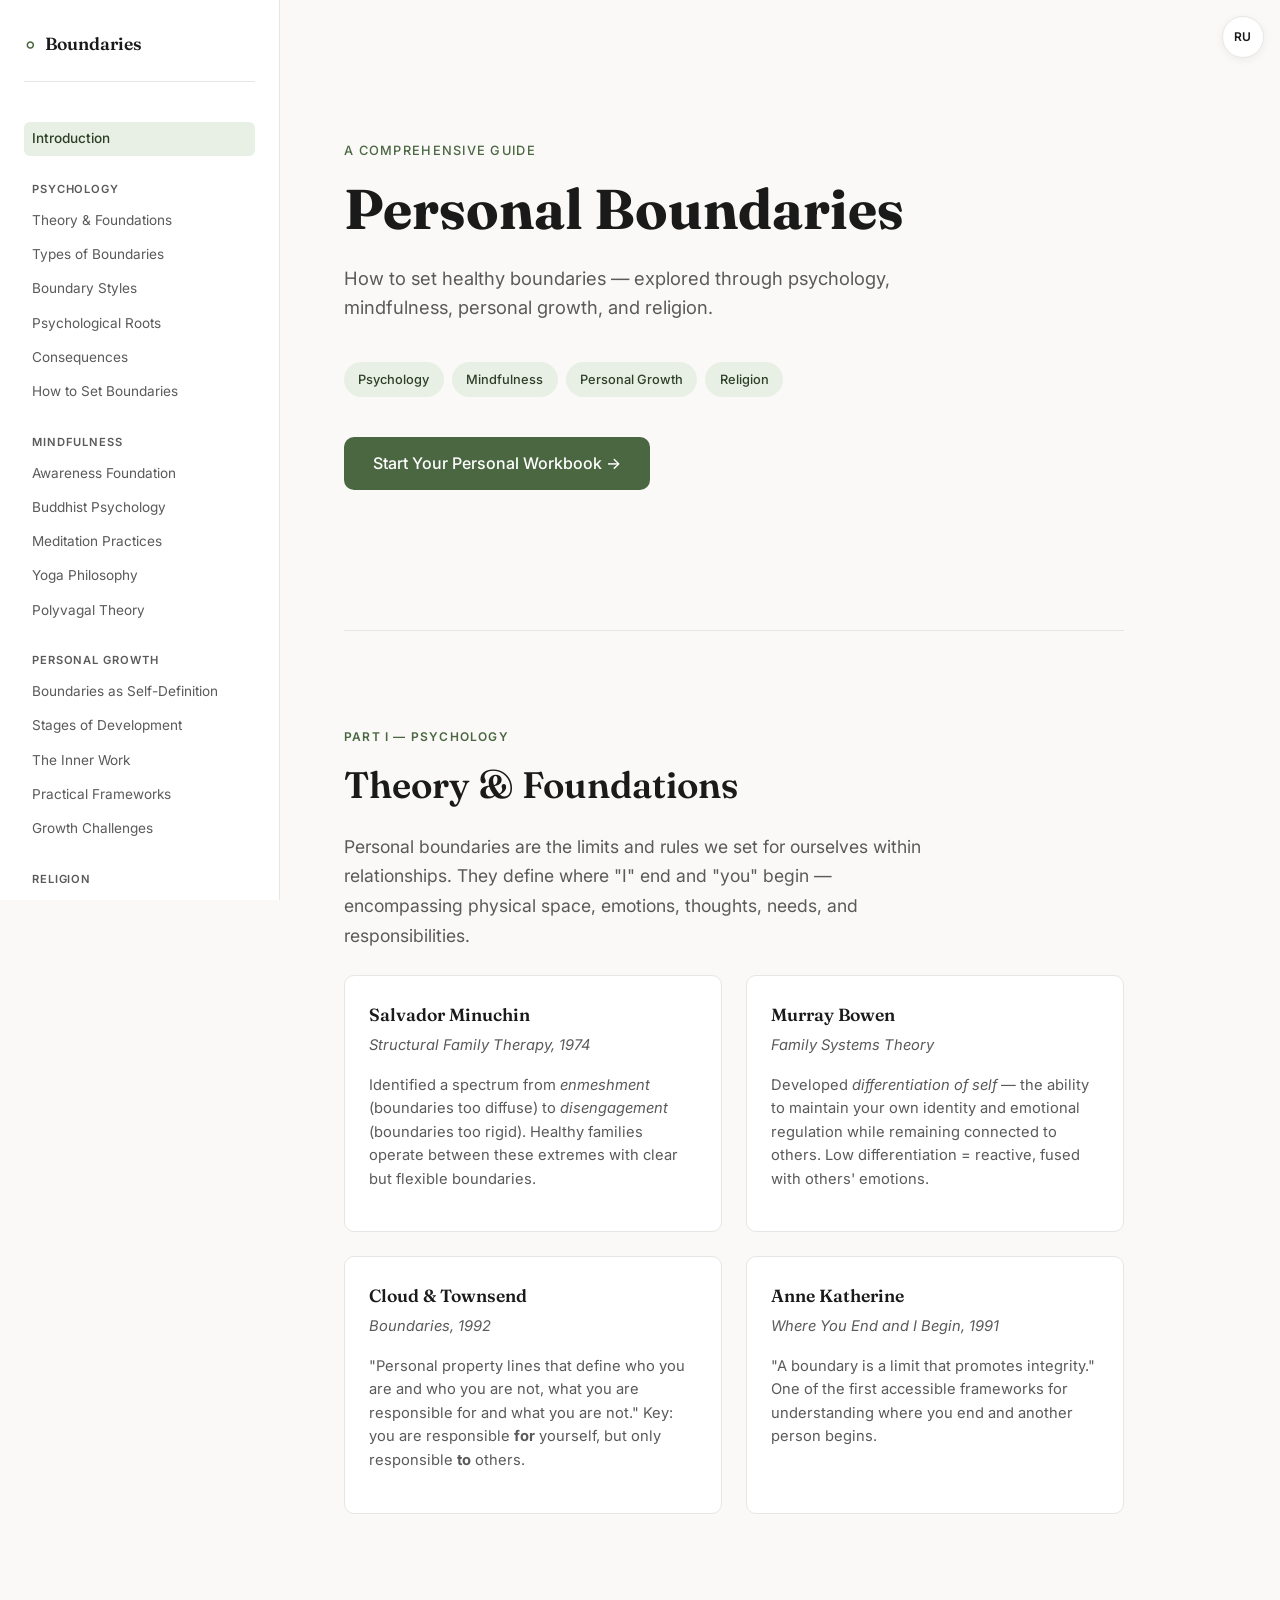
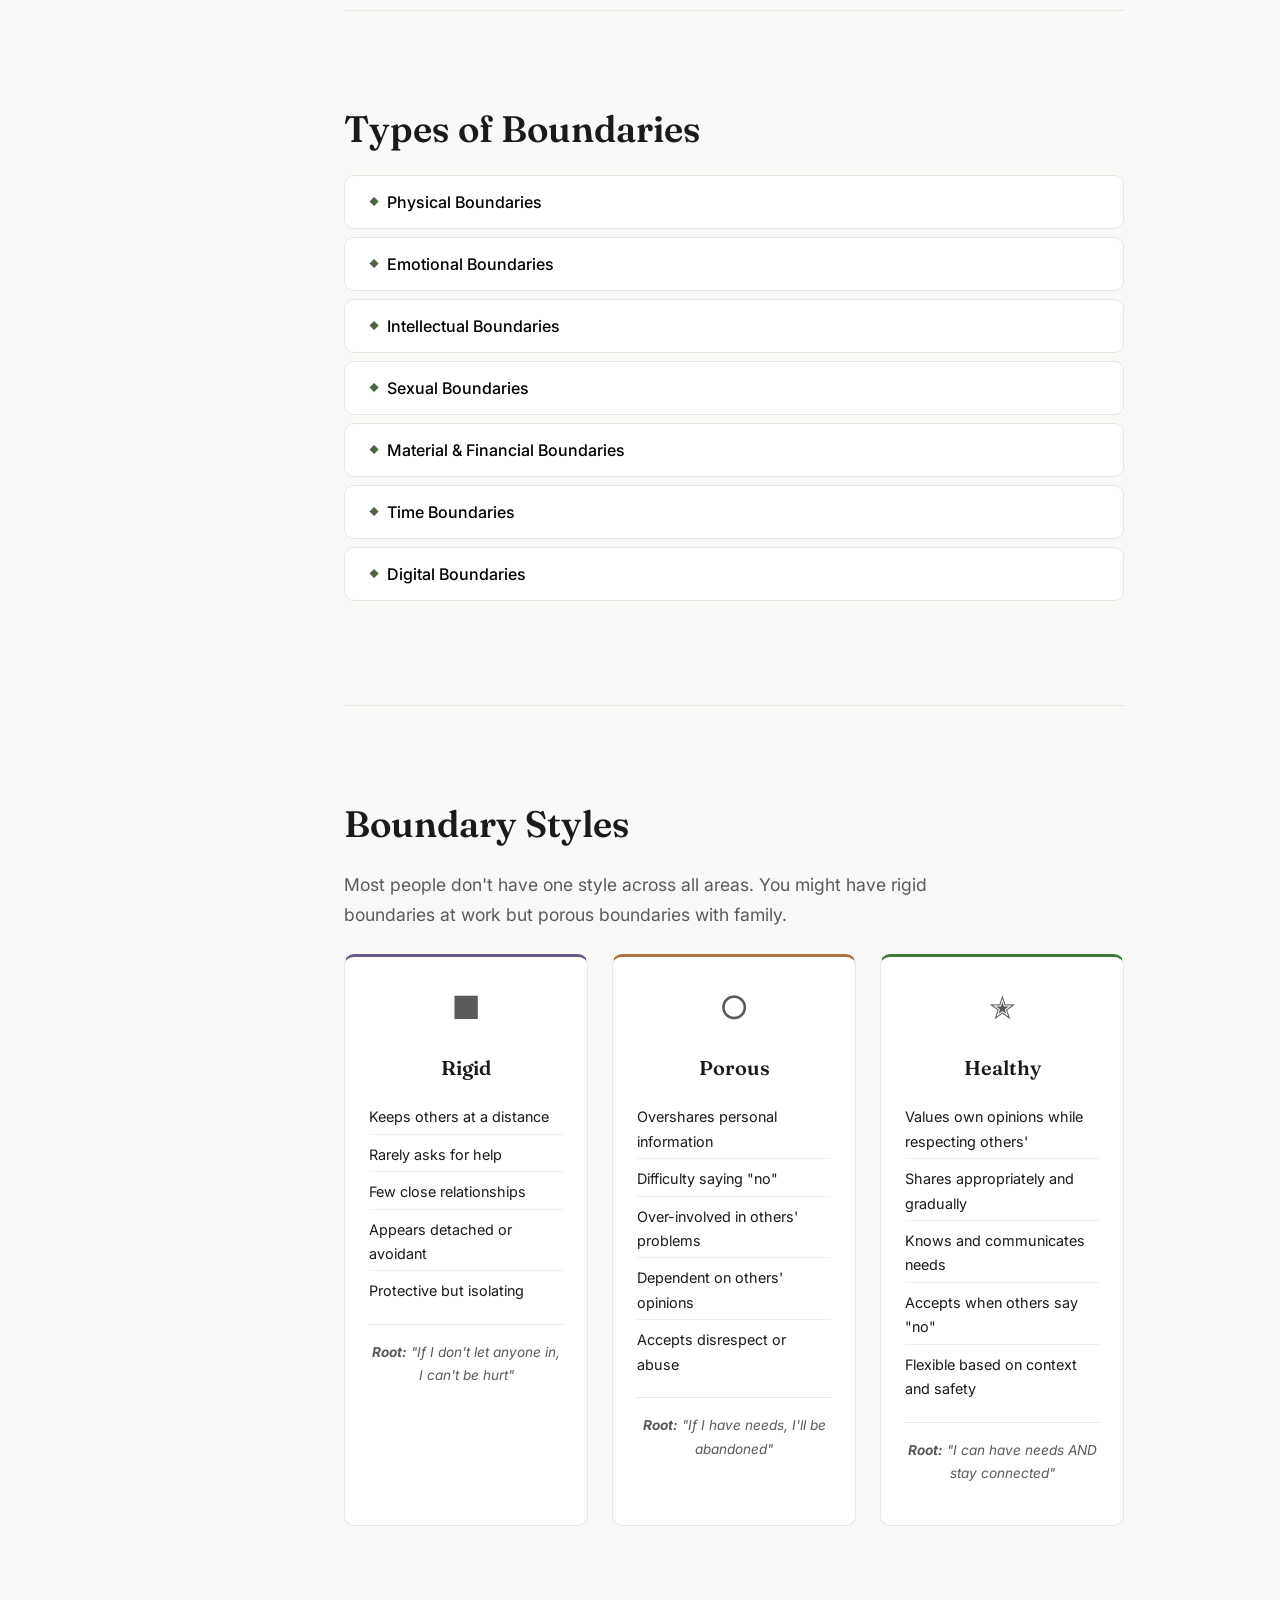
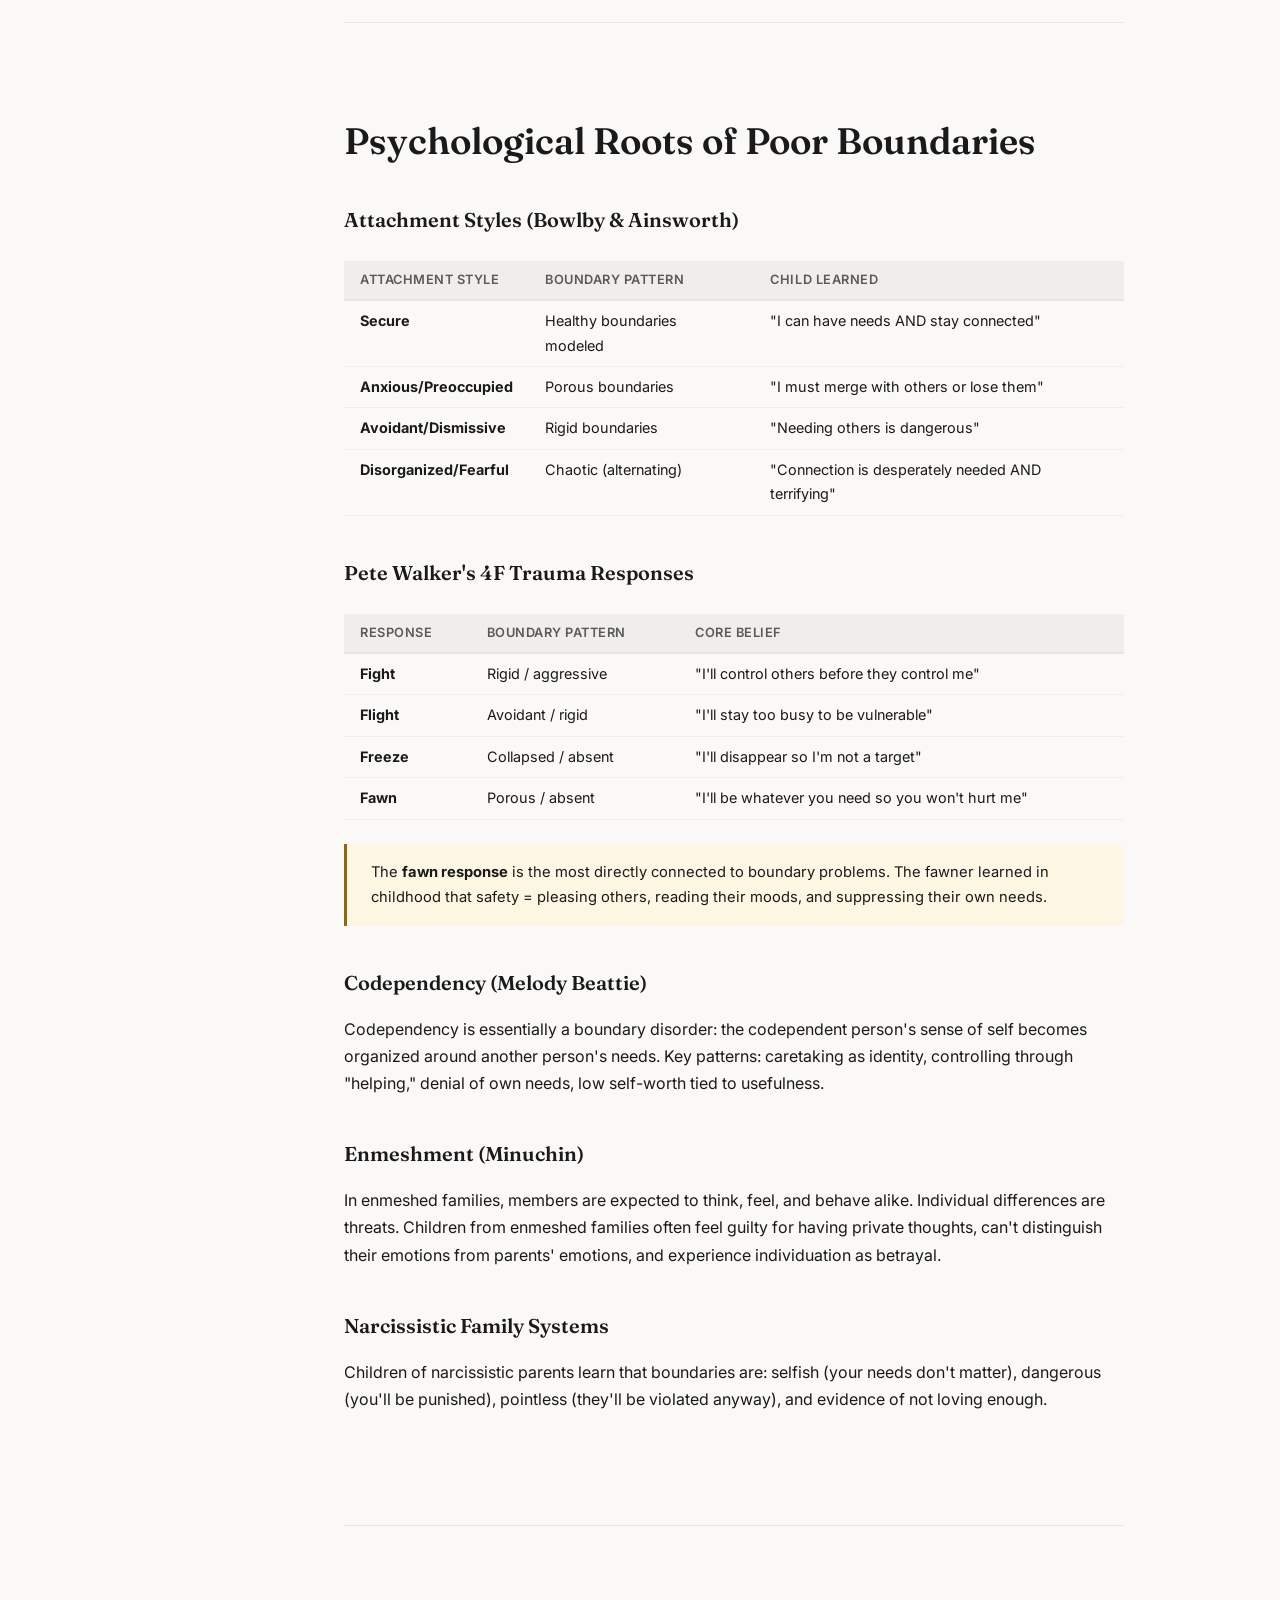
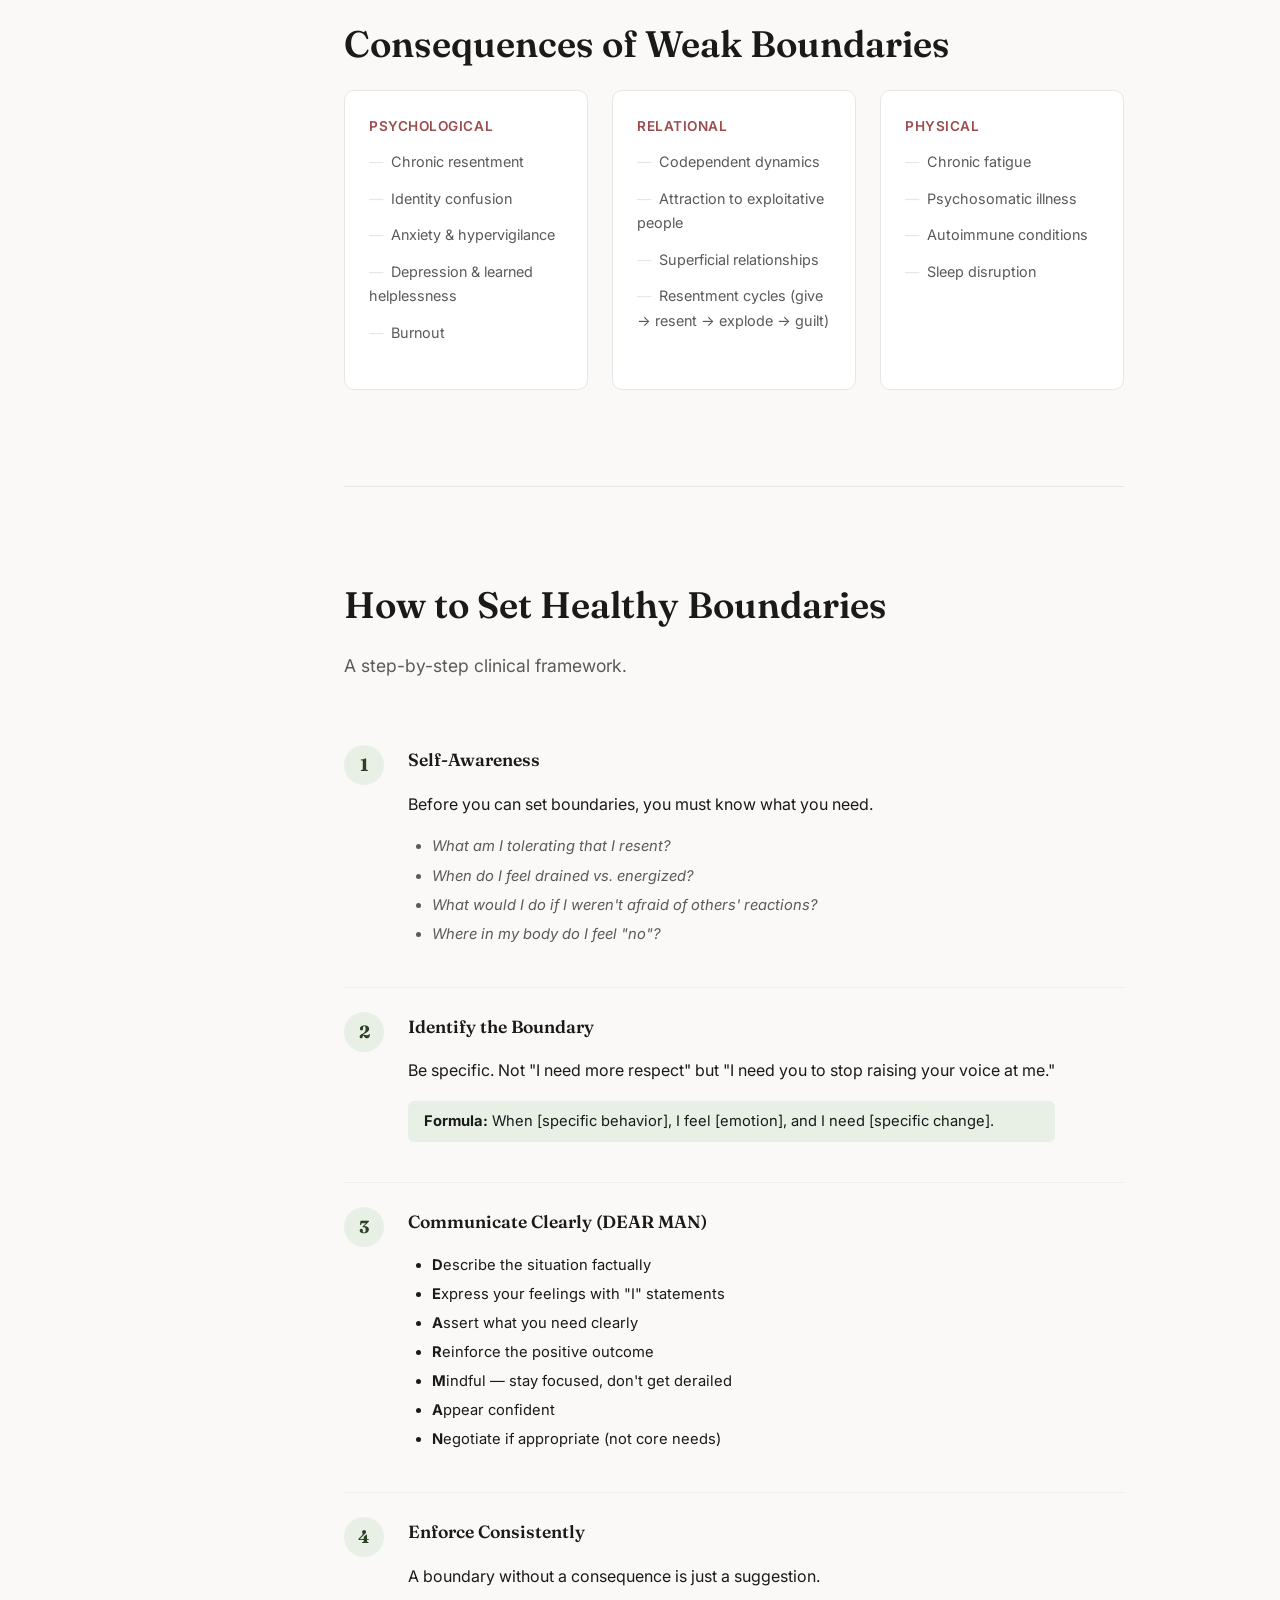
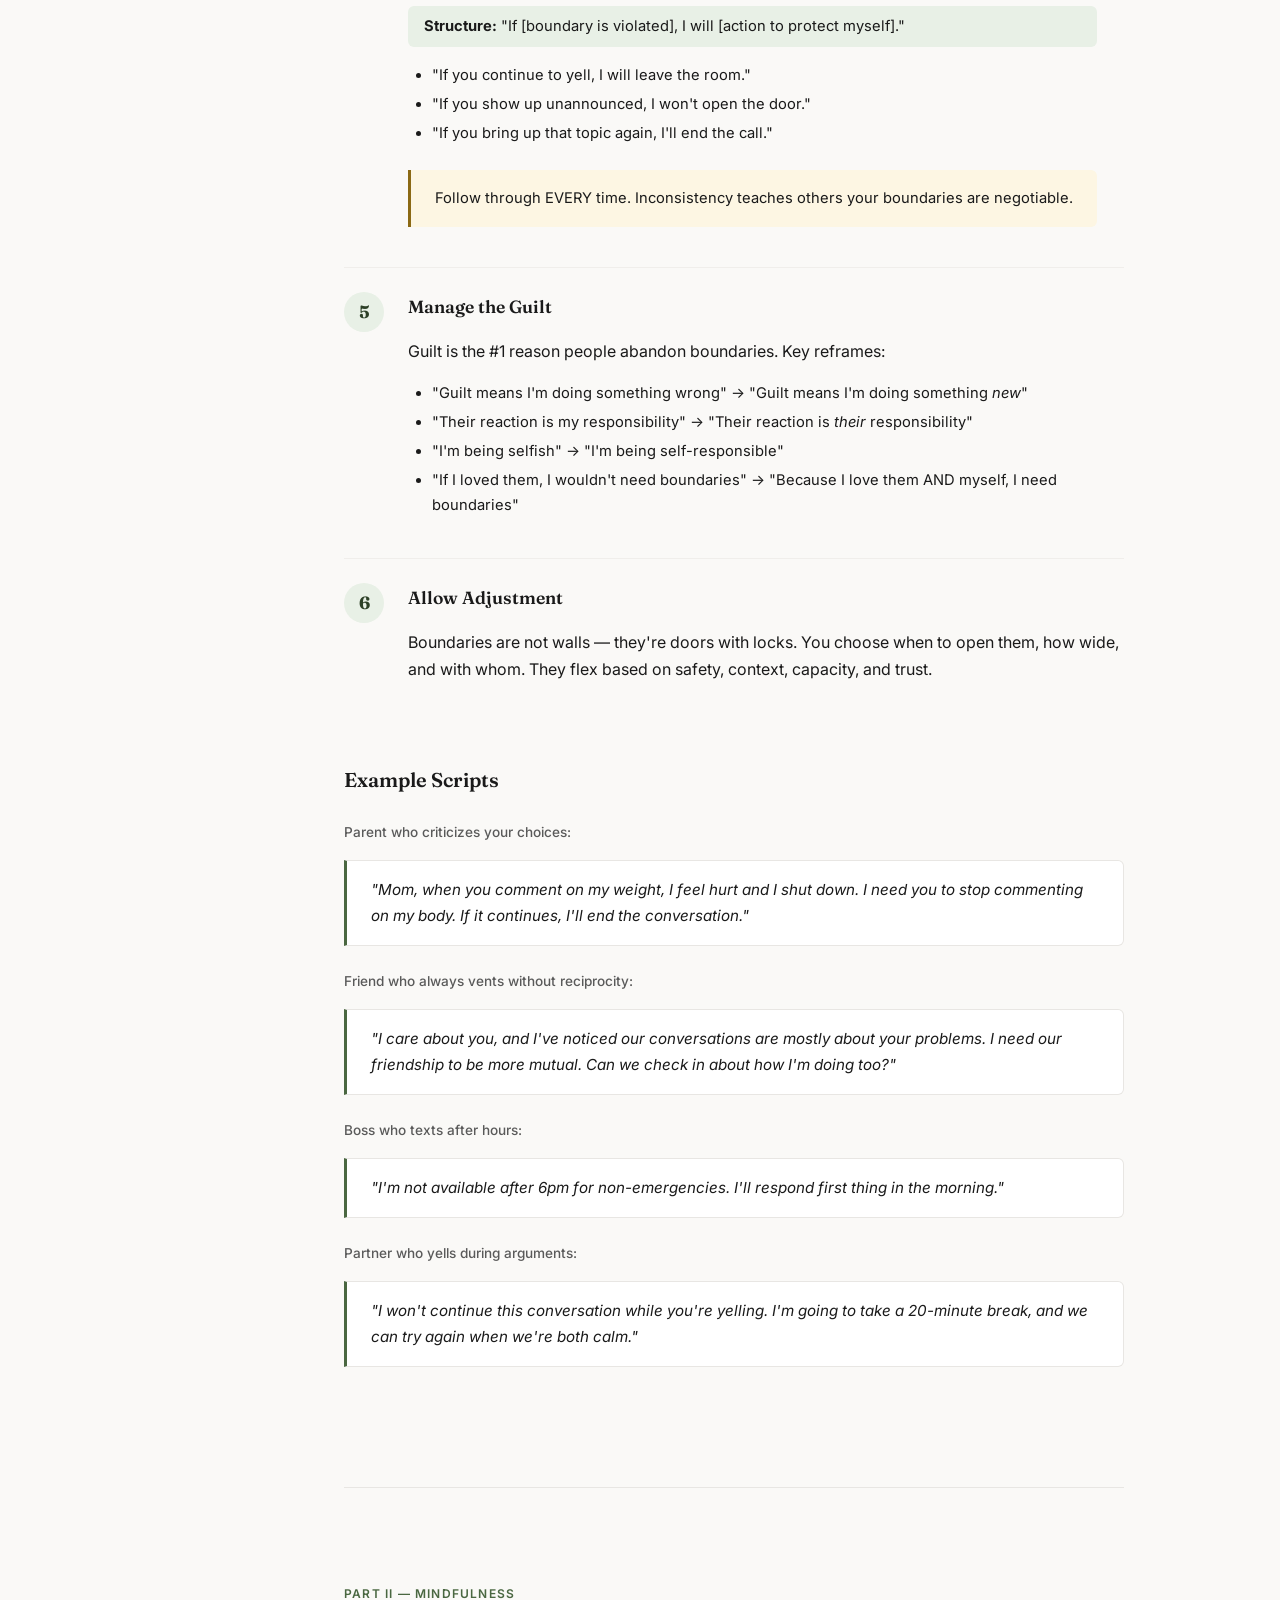
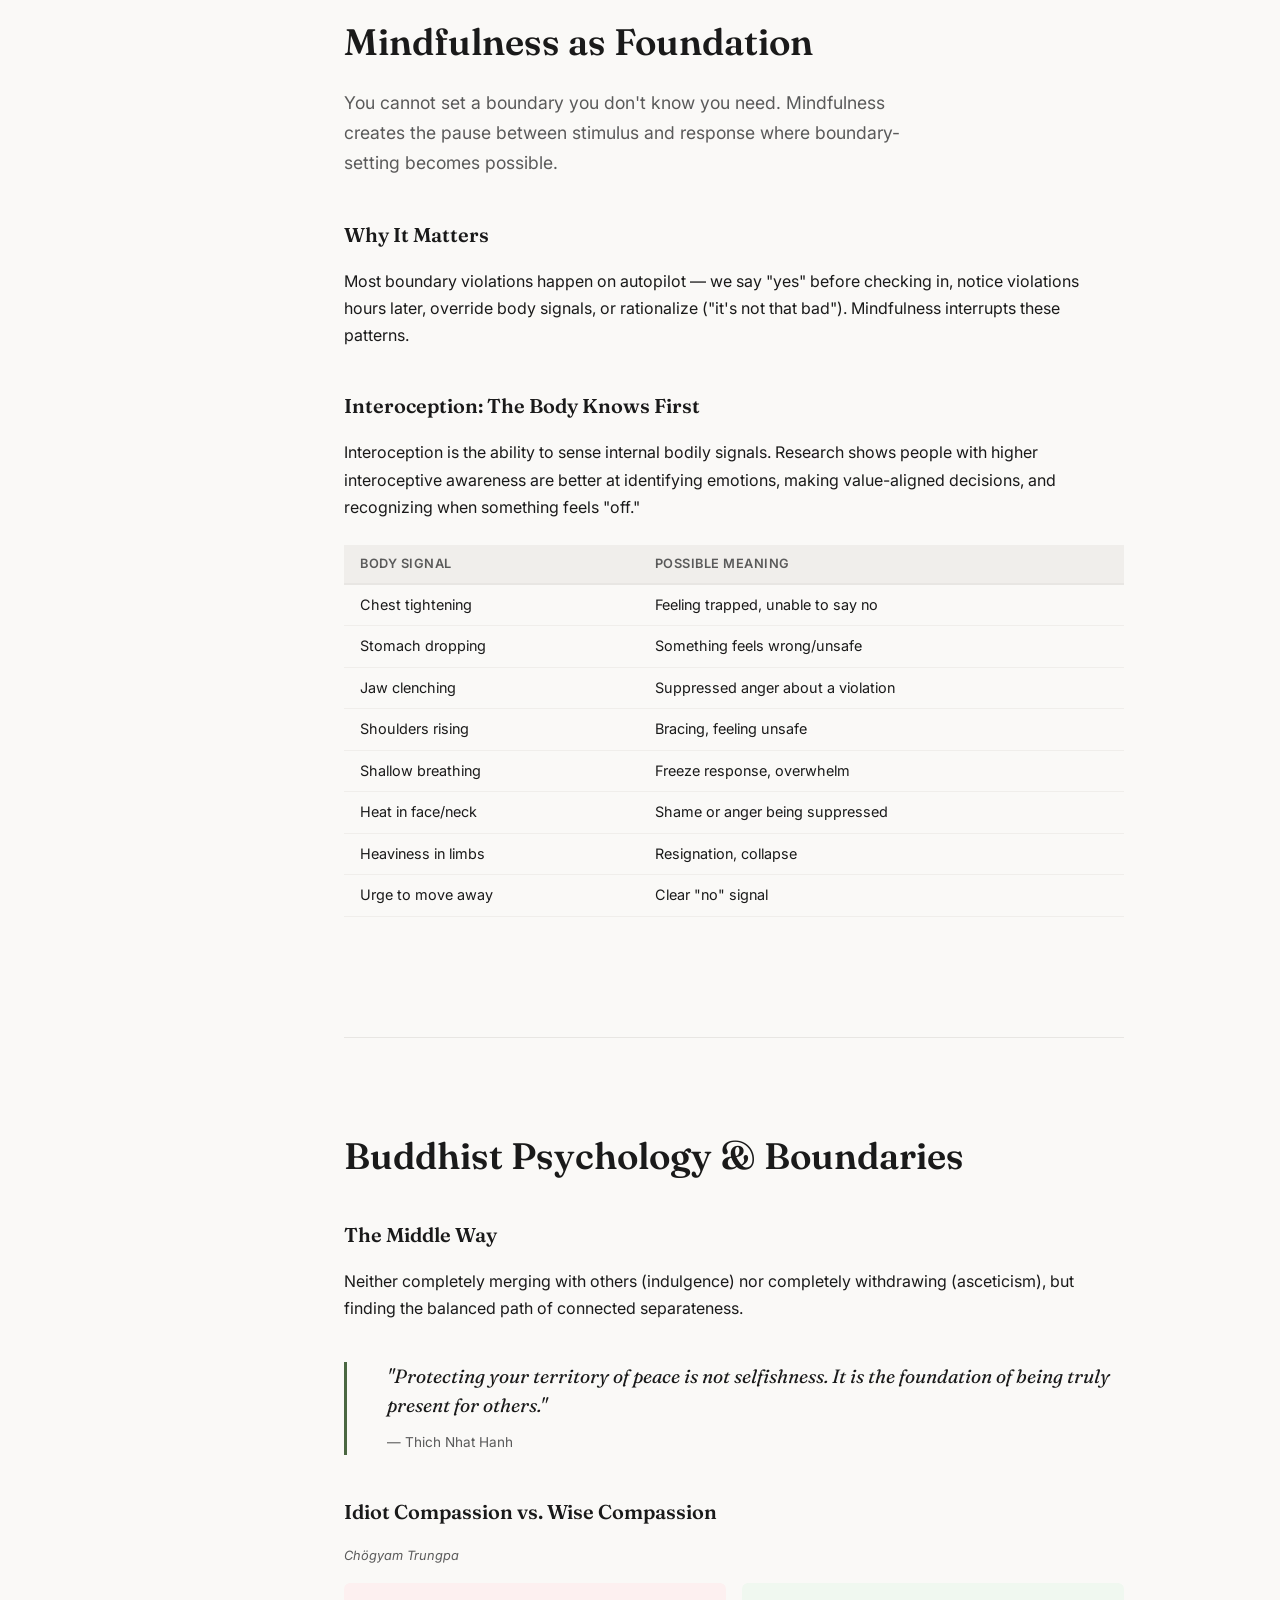
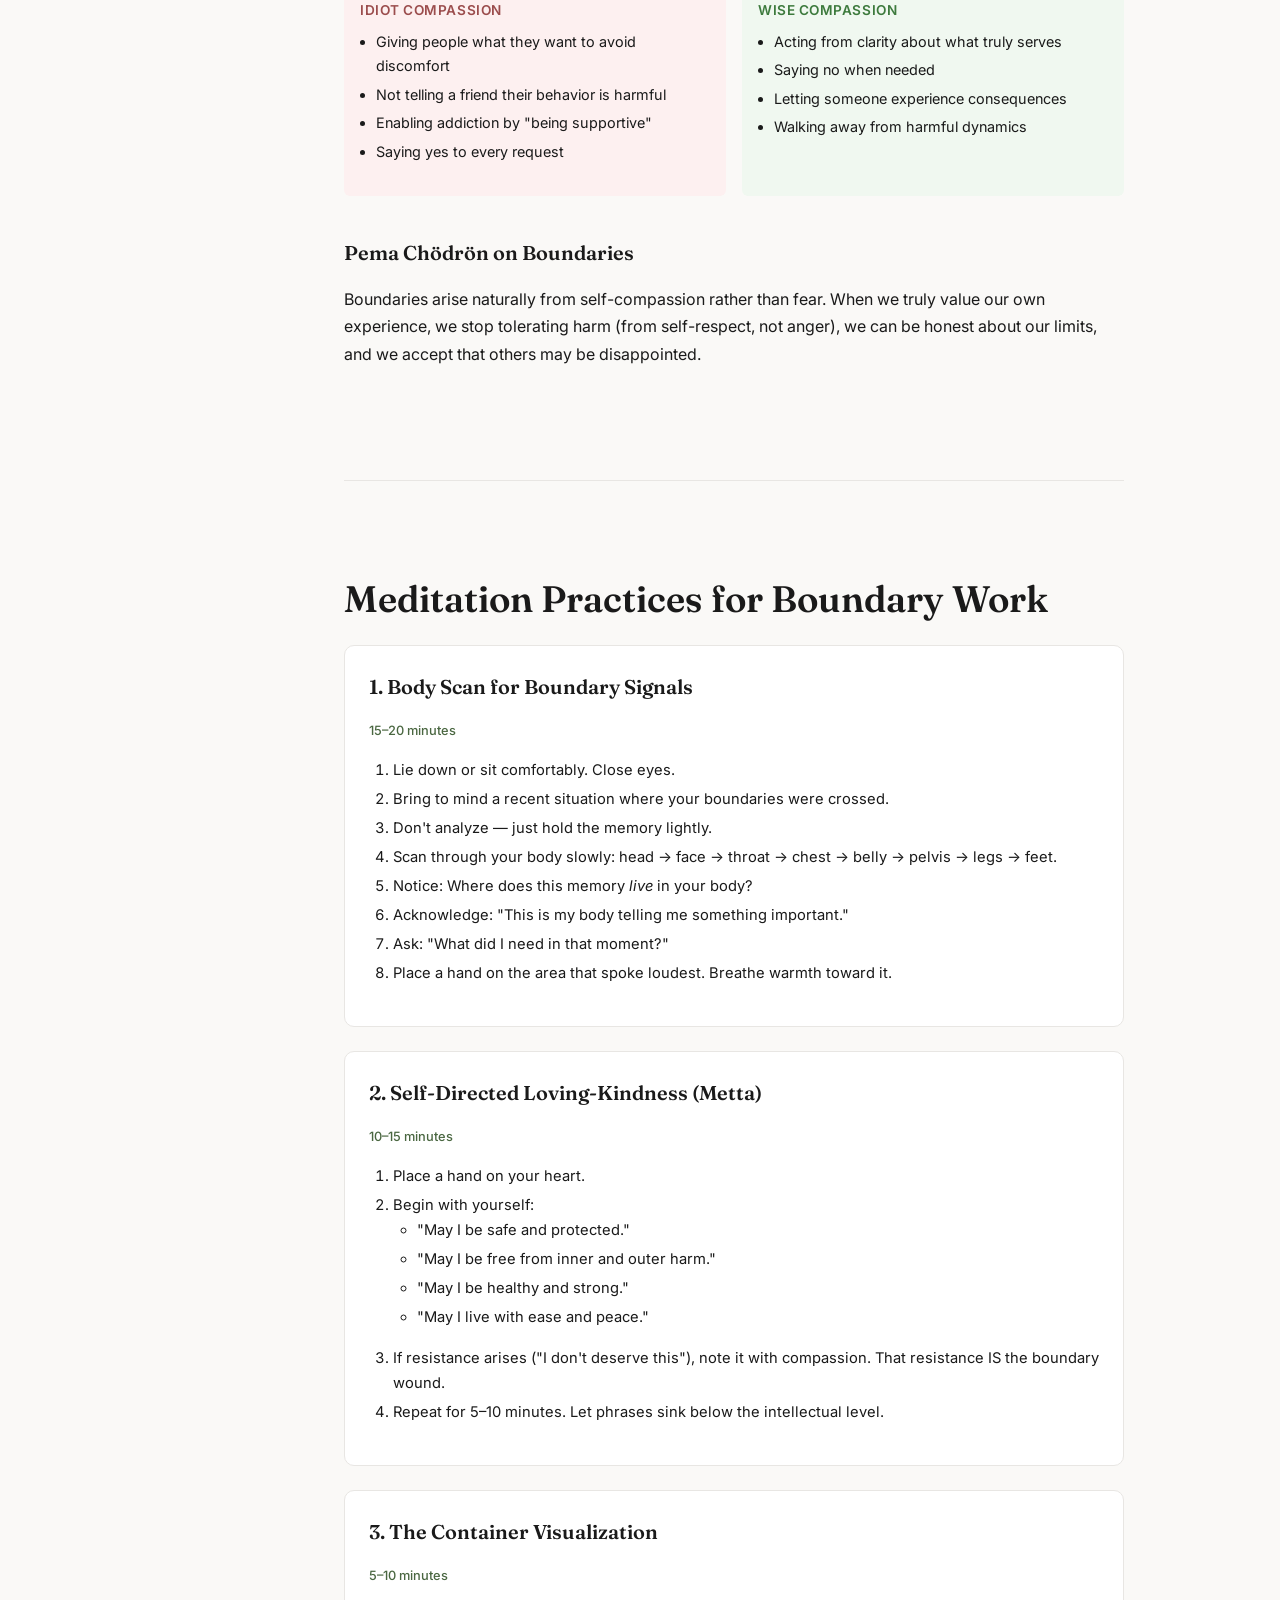
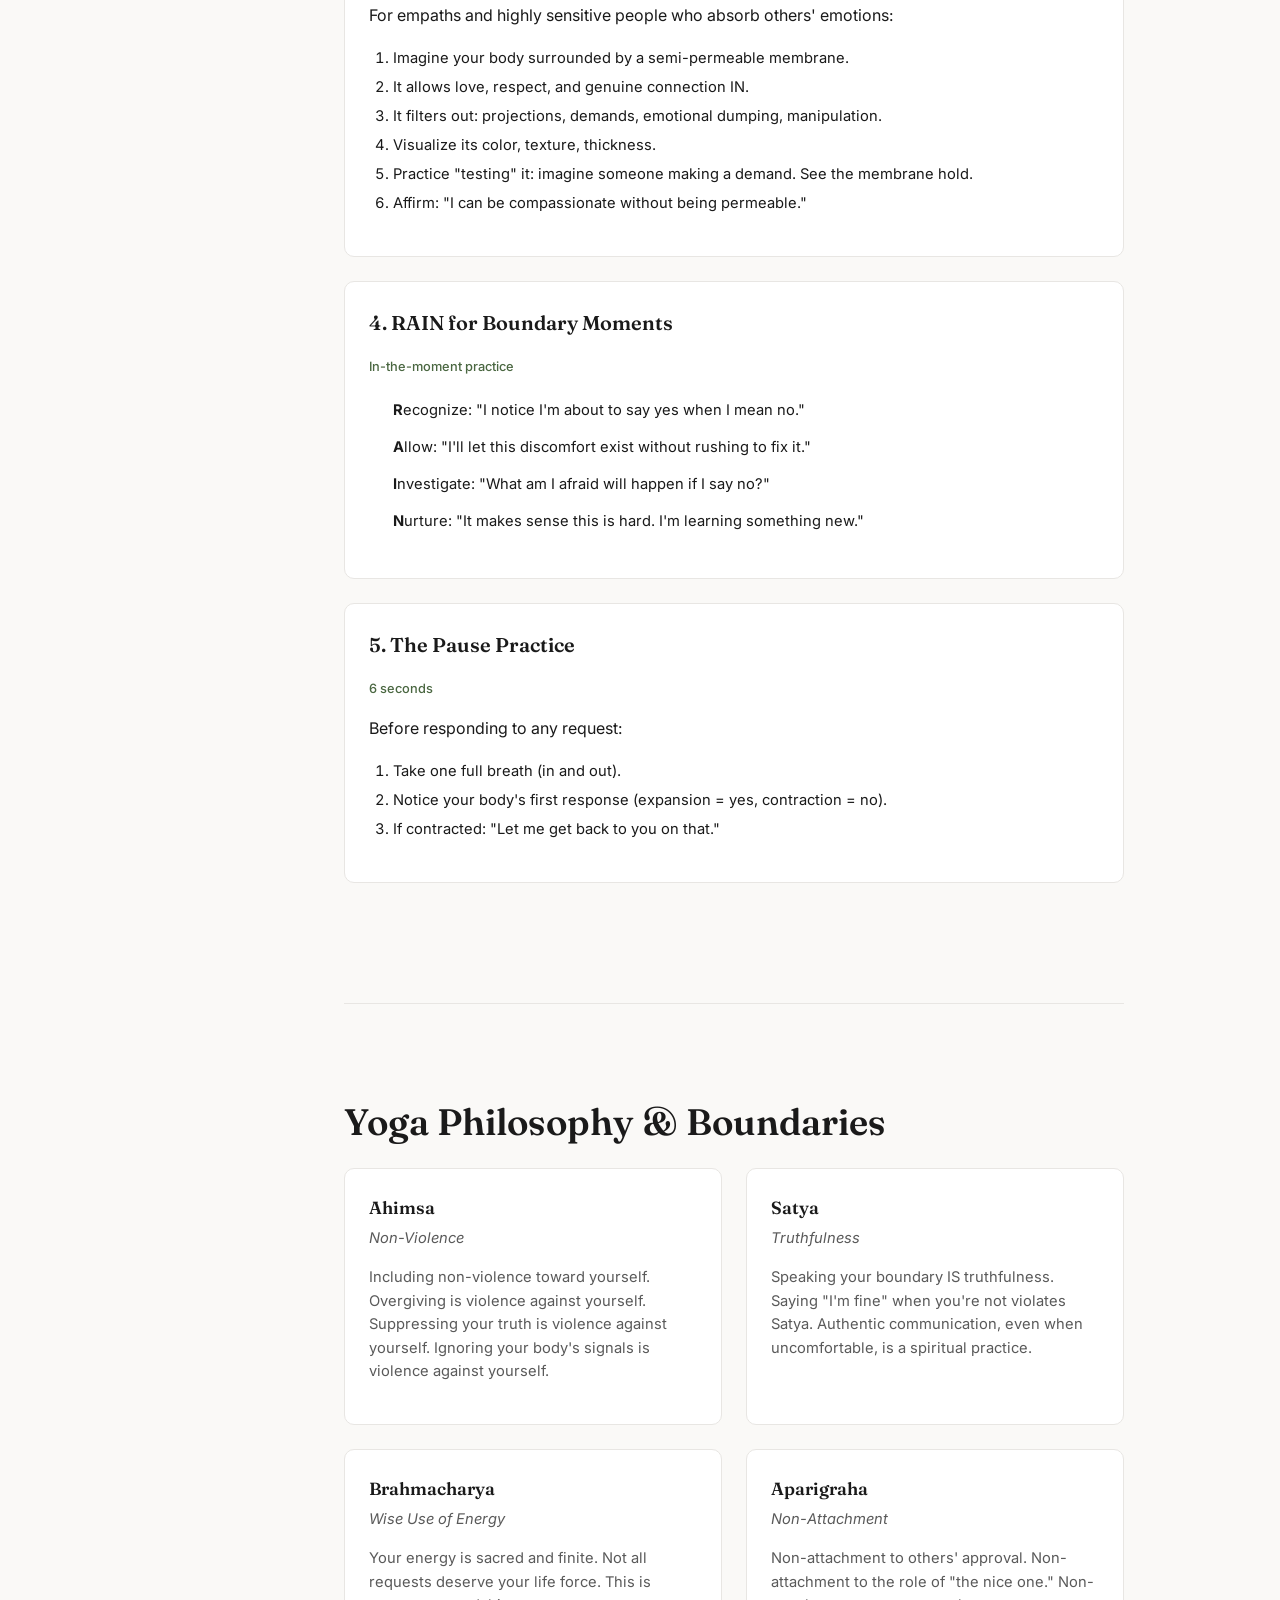
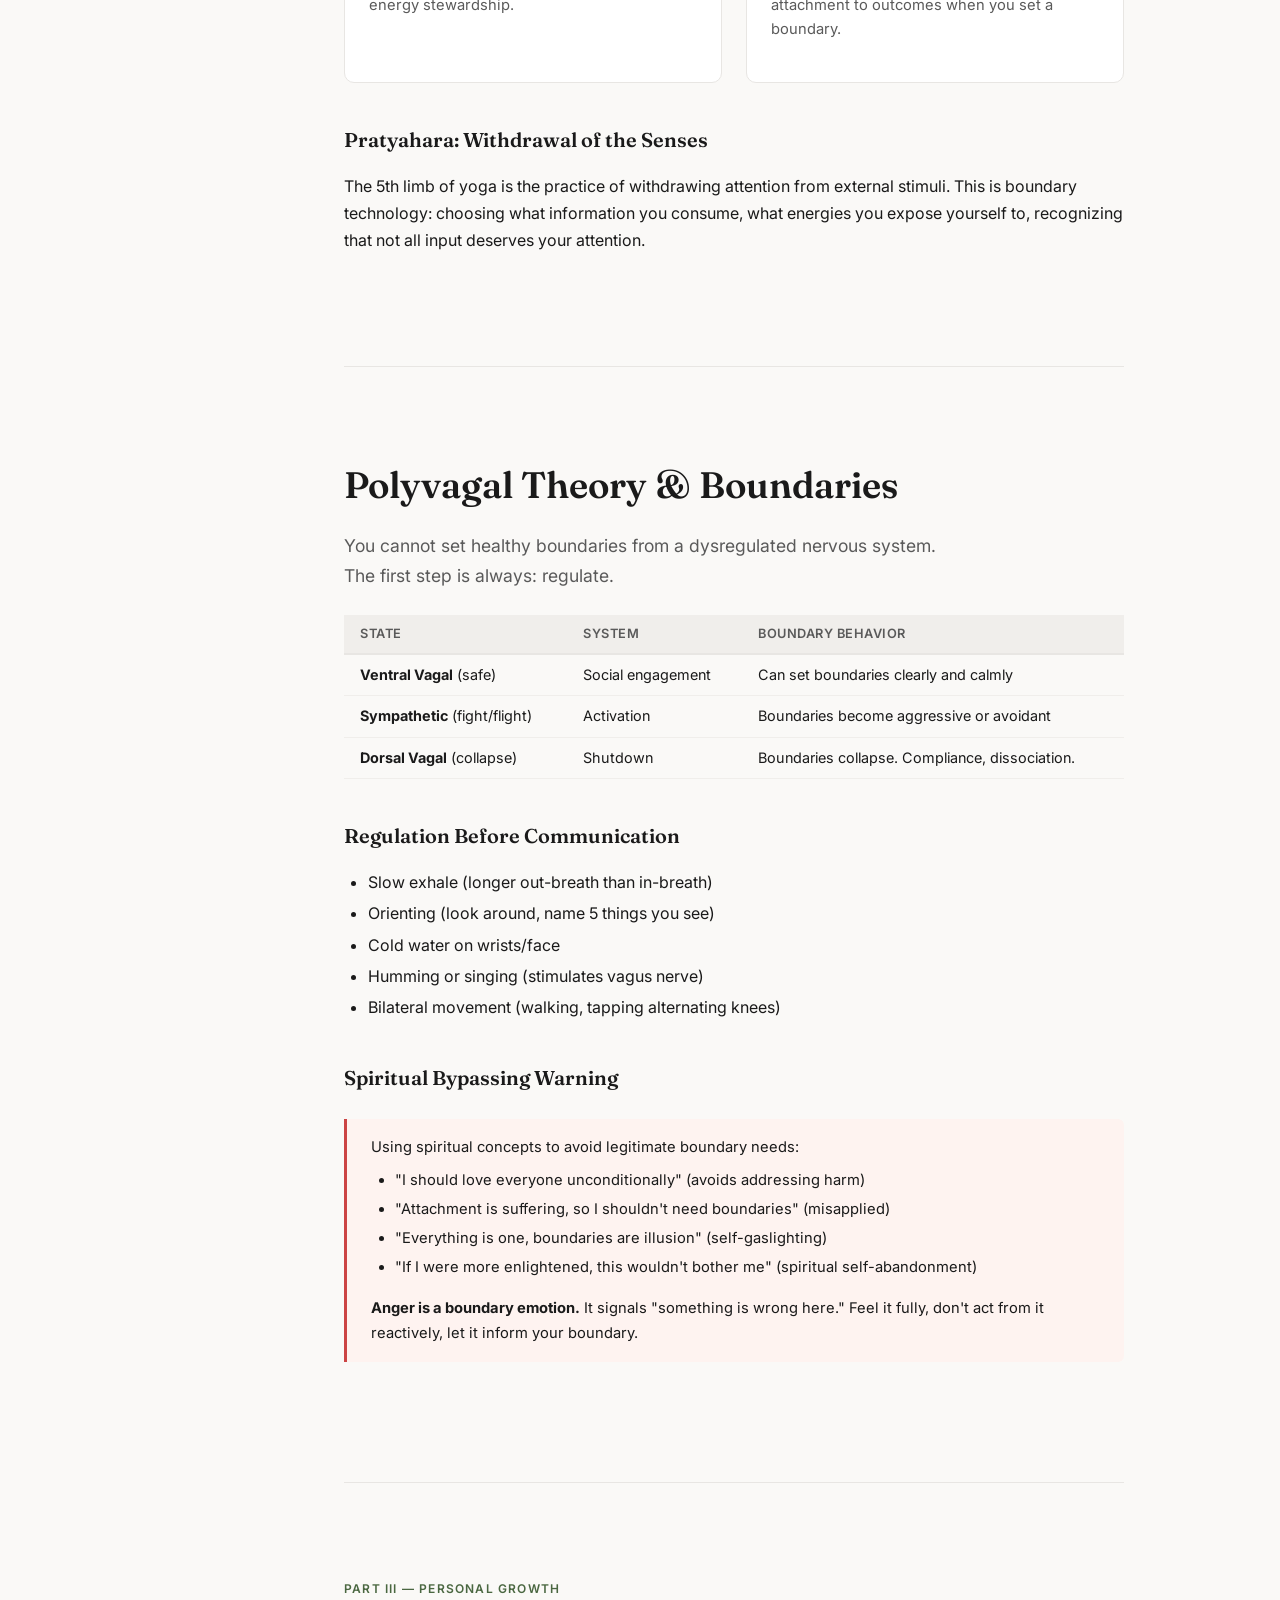
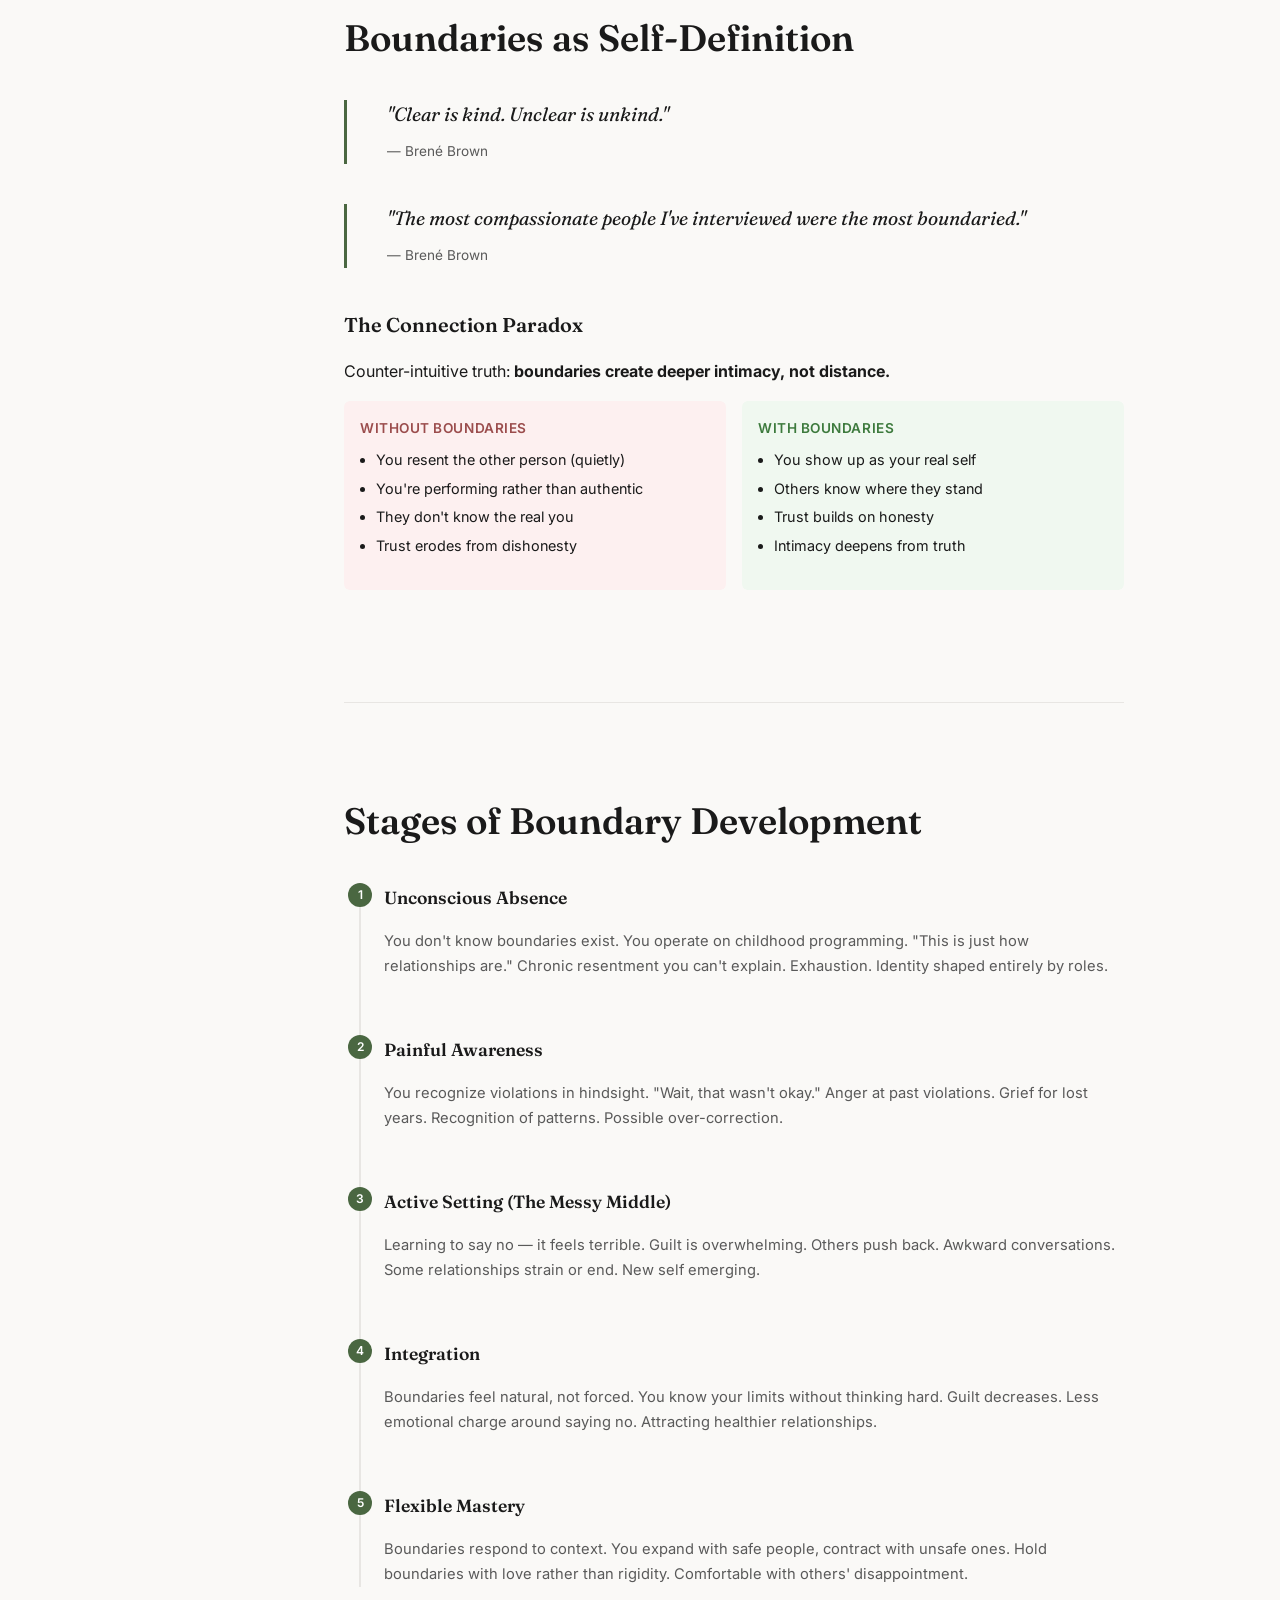
==== index.html @ 756ac738 "Set up project" ====
<!DOCTYPE html>
<html lang="en">
<head>
    <meta charset="UTF-8">
    <meta name="viewport" content="width=device-width, initial-scale=1.0">
    <title>Personal Boundaries — A Comprehensive Guide</title>
    <link rel="preconnect" href="https://fonts.googleapis.com">
    <link rel="preconnect" href="https://fonts.gstatic.com" crossorigin>
    <link href="https://fonts.googleapis.com/css2?family=Fraunces:ital,opsz,wght@0,9..144,300..900;1,9..144,300..900&family=Inter:wght@300;400;500;600&display=swap" rel="stylesheet">
    <link rel="stylesheet" href="styles.css">
</head>
<body>
    <a href="../website-ru/index.html" class="lang-toggle" aria-label="Switch to Russian">RU</a>
    <nav class="sidebar" id="sidebar">
        <div class="sidebar-header">
            <span class="sidebar-logo">&#9702;</span>
            <span class="sidebar-title">Boundaries</span>
            <button class="sidebar-close" id="sidebar-close" aria-label="Close menu">&times;</button>
        </div>
        <ul class="nav-list">
            <li><a href="#hero" class="nav-link active">Introduction</a></li>
            <li class="nav-section">Psychology</li>
            <li><a href="#theory" class="nav-link">Theory &amp; Foundations</a></li>
            <li><a href="#types" class="nav-link">Types of Boundaries</a></li>
            <li><a href="#styles" class="nav-link">Boundary Styles</a></li>
            <li><a href="#roots" class="nav-link">Psychological Roots</a></li>
            <li><a href="#consequences" class="nav-link">Consequences</a></li>
            <li><a href="#how-to" class="nav-link">How to Set Boundaries</a></li>
            <li class="nav-section">Mindfulness</li>
            <li><a href="#mindfulness-foundation" class="nav-link">Awareness Foundation</a></li>
            <li><a href="#buddhist" class="nav-link">Buddhist Psychology</a></li>
            <li><a href="#meditation" class="nav-link">Meditation Practices</a></li>
            <li><a href="#yoga" class="nav-link">Yoga Philosophy</a></li>
            <li><a href="#polyvagal" class="nav-link">Polyvagal Theory</a></li>
            <li class="nav-section">Personal Growth</li>
            <li><a href="#self-definition" class="nav-link">Boundaries as Self-Definition</a></li>
            <li><a href="#stages" class="nav-link">Stages of Development</a></li>
            <li><a href="#inner-work" class="nav-link">The Inner Work</a></li>
            <li><a href="#frameworks" class="nav-link">Practical Frameworks</a></li>
            <li><a href="#challenges" class="nav-link">Growth Challenges</a></li>
            <li class="nav-section">Religion</li>
            <li><a href="#christianity" class="nav-link">Christianity</a></li>
            <li><a href="#islam" class="nav-link">Islam</a></li>
            <li><a href="#judaism" class="nav-link">Judaism</a></li>
            <li><a href="#buddhism-religion" class="nav-link">Buddhism</a></li>
            <li><a href="#hinduism" class="nav-link">Hinduism</a></li>
            <li><a href="#taoism" class="nav-link">Taoism</a></li>
            <li><a href="#common-themes" class="nav-link">Common Themes</a></li>
            <li class="nav-section">Integration</li>
            <li><a href="#unified" class="nav-link">Unified Framework</a></li>
            <li><a href="#daily" class="nav-link">Daily Practices</a></li>
            <li><a href="#help" class="nav-link">When to Seek Help</a></li>
        </ul>
    </nav>

    <button class="menu-toggle" id="menu-toggle" aria-label="Open menu">
        <span></span><span></span><span></span>
    </button>

    <main class="content">
        <!-- Hero -->
        <section class="hero" id="hero">
            <div class="hero-inner">
                <p class="hero-eyebrow">A Comprehensive Guide</p>
                <h1>Personal Boundaries</h1>
                <p class="hero-subtitle">How to set healthy boundaries — explored through psychology, mindfulness, personal growth, and religion.</p>
                <div class="hero-domains">
                    <span class="domain-tag">Psychology</span>
                    <span class="domain-tag">Mindfulness</span>
                    <span class="domain-tag">Personal Growth</span>
                    <span class="domain-tag">Religion</span>
                </div>
                <a href="workbook.html" class="workbook-link">Start Your Personal Workbook →</a>
            </div>
        </section>

        <!-- PART I: PSYCHOLOGY -->
        <section class="section" id="theory">
            <div class="section-label">Part I — Psychology</div>
            <h2>Theory &amp; Foundations</h2>
            <p class="lead">Personal boundaries are the limits and rules we set for ourselves within relationships. They define where "I" end and "you" begin — encompassing physical space, emotions, thoughts, needs, and responsibilities.</p>

            <div class="card-grid">
                <div class="card">
                    <h3>Salvador Minuchin</h3>
                    <p class="card-meta">Structural Family Therapy, 1974</p>
                    <p>Identified a spectrum from <em>enmeshment</em> (boundaries too diffuse) to <em>disengagement</em> (boundaries too rigid). Healthy families operate between these extremes with clear but flexible boundaries.</p>
                </div>
                <div class="card">
                    <h3>Murray Bowen</h3>
                    <p class="card-meta">Family Systems Theory</p>
                    <p>Developed <em>differentiation of self</em> — the ability to maintain your own identity and emotional regulation while remaining connected to others. Low differentiation = reactive, fused with others' emotions.</p>
                </div>
                <div class="card">
                    <h3>Cloud &amp; Townsend</h3>
                    <p class="card-meta">Boundaries, 1992</p>
                    <p>"Personal property lines that define who you are and who you are not, what you are responsible for and what you are not." Key: you are responsible <strong>for</strong> yourself, but only responsible <strong>to</strong> others.</p>
                </div>
                <div class="card">
                    <h3>Anne Katherine</h3>
                    <p class="card-meta">Where You End and I Begin, 1991</p>
                    <p>"A boundary is a limit that promotes integrity." One of the first accessible frameworks for understanding where you end and another person begins.</p>
                </div>
            </div>
        </section>

        <section class="section" id="types">
            <h2>Types of Boundaries</h2>

            <div class="accordion" id="types-accordion">
                <div class="accordion-item">
                    <button class="accordion-trigger" aria-expanded="false">
                        <span class="accordion-icon">&#9670;</span>
                        Physical Boundaries
                    </button>
                    <div class="accordion-content">
                        <p>Your comfort with personal space, touch, and physical needs (rest, food, privacy).</p>
                        <div class="compare">
                            <div class="compare-col healthy">
                                <h4>Healthy</h4>
                                <ul>
                                    <li>"I don't like being hugged by people I don't know well"</li>
                                    <li>Locking your door</li>
                                    <li>Saying "I need to eat/rest now"</li>
                                </ul>
                            </div>
                            <div class="compare-col unhealthy">
                                <h4>Unhealthy</h4>
                                <ul>
                                    <li>Allowing unwanted touch to avoid conflict</li>
                                    <li>Others entering your space without permission</li>
                                    <li>Ignoring bodily needs to serve others</li>
                                </ul>
                            </div>
                        </div>
                        <p class="note"><strong>Signs of violation:</strong> Feeling physically uncomfortable, flinching, holding breath, muscle tension.</p>
                    </div>
                </div>

                <div class="accordion-item">
                    <button class="accordion-trigger" aria-expanded="false">
                        <span class="accordion-icon">&#9670;</span>
                        Emotional Boundaries
                    </button>
                    <div class="accordion-content">
                        <p>Your right to your own feelings and protection from others' emotional demands.</p>
                        <div class="compare">
                            <div class="compare-col healthy">
                                <h4>Healthy</h4>
                                <ul>
                                    <li>"I can listen, but I can't fix this for you"</li>
                                    <li>Not sharing personal information with unsafe people</li>
                                    <li>"I'm not comfortable discussing that"</li>
                                </ul>
                            </div>
                            <div class="compare-col unhealthy">
                                <h4>Unhealthy</h4>
                                <ul>
                                    <li>Taking on others' emotions as your own</li>
                                    <li>Oversharing to create intimacy prematurely</li>
                                    <li>Absorbing criticism without filtering</li>
                                </ul>
                            </div>
                        </div>
                        <p class="note"><strong>Signs of violation:</strong> Emotional exhaustion, feeling responsible for others' moods, losing sense of your own emotions.</p>
                    </div>
                </div>

                <div class="accordion-item">
                    <button class="accordion-trigger" aria-expanded="false">
                        <span class="accordion-icon">&#9670;</span>
                        Intellectual Boundaries
                    </button>
                    <div class="accordion-content">
                        <p>Respect for your thoughts, ideas, and opinions.</p>
                        <div class="compare">
                            <div class="compare-col healthy">
                                <h4>Healthy</h4>
                                <ul>
                                    <li>"We can disagree and that's okay"</li>
                                    <li>Sharing ideas in safe contexts</li>
                                    <li>"I need to think about this before I respond"</li>
                                </ul>
                            </div>
                            <div class="compare-col unhealthy">
                                <h4>Unhealthy</h4>
                                <ul>
                                    <li>Dismissing your own opinions to match others</li>
                                    <li>Being belittled for your thoughts</li>
                                    <li>Agreeing to avoid conflict</li>
                                </ul>
                            </div>
                        </div>
                    </div>
                </div>

                <div class="accordion-item">
                    <button class="accordion-trigger" aria-expanded="false">
                        <span class="accordion-icon">&#9670;</span>
                        Sexual Boundaries
                    </button>
                    <div class="accordion-content">
                        <p>Your comfort level with sexual activity, comments, and interaction.</p>
                        <div class="compare">
                            <div class="compare-col healthy">
                                <h4>Healthy</h4>
                                <ul>
                                    <li>Clear communication about consent</li>
                                    <li>Right to change your mind at any point</li>
                                    <li>"I don't want that" is a complete sentence</li>
                                </ul>
                            </div>
                            <div class="compare-col unhealthy">
                                <h4>Unhealthy</h4>
                                <ul>
                                    <li>Going along with acts you're uncomfortable with</li>
                                    <li>Pressure or coercion</li>
                                    <li>Using sex to gain approval or avoid abandonment</li>
                                </ul>
                            </div>
                        </div>
                    </div>
                </div>

                <div class="accordion-item">
                    <button class="accordion-trigger" aria-expanded="false">
                        <span class="accordion-icon">&#9670;</span>
                        Material &amp; Financial Boundaries
                    </button>
                    <div class="accordion-content">
                        <p>Limits around your possessions, money, and resources.</p>
                        <div class="compare">
                            <div class="compare-col healthy">
                                <h4>Healthy</h4>
                                <ul>
                                    <li>Lending with clear terms or saying no</li>
                                    <li>"I'm not able to lend my car"</li>
                                    <li>Separate finances where appropriate</li>
                                </ul>
                            </div>
                            <div class="compare-col unhealthy">
                                <h4>Unhealthy</h4>
                                <ul>
                                    <li>Giving money you can't afford to lose</li>
                                    <li>Letting others damage your possessions</li>
                                    <li>Financial control by others</li>
                                </ul>
                            </div>
                        </div>
                    </div>
                </div>

                <div class="accordion-item">
                    <button class="accordion-trigger" aria-expanded="false">
                        <span class="accordion-icon">&#9670;</span>
                        Time Boundaries
                    </button>
                    <div class="accordion-content">
                        <p>How you use your time and protect it as a finite resource.</p>
                        <div class="compare">
                            <div class="compare-col healthy">
                                <h4>Healthy</h4>
                                <ul>
                                    <li>"I can't stay past 9pm"</li>
                                    <li>Declining invitations without guilt</li>
                                    <li>Protecting time for rest and hobbies</li>
                                </ul>
                            </div>
                            <div class="compare-col unhealthy">
                                <h4>Unhealthy</h4>
                                <ul>
                                    <li>Always being "on call" for others</li>
                                    <li>Overcommitting and resenting it</li>
                                    <li>Others monopolizing your schedule</li>
                                </ul>
                            </div>
                        </div>
                    </div>
                </div>

                <div class="accordion-item">
                    <button class="accordion-trigger" aria-expanded="false">
                        <span class="accordion-icon">&#9670;</span>
                        Digital Boundaries
                    </button>
                    <div class="accordion-content">
                        <p>Limits around technology, social media, and availability.</p>
                        <div class="compare">
                            <div class="compare-col healthy">
                                <h4>Healthy</h4>
                                <ul>
                                    <li>Not responding to messages immediately</li>
                                    <li>Limiting social media consumption</li>
                                    <li>"I don't discuss this over text"</li>
                                </ul>
                            </div>
                            <div class="compare-col unhealthy">
                                <h4>Unhealthy</h4>
                                <ul>
                                    <li>Feeling obligated to be available 24/7</li>
                                    <li>Checking someone's online status obsessively</li>
                                    <li>Allowing constant interruption via notifications</li>
                                </ul>
                            </div>
                        </div>
                    </div>
                </div>
            </div>
        </section>

        <section class="section" id="styles">
            <h2>Boundary Styles</h2>
            <p class="lead">Most people don't have one style across all areas. You might have rigid boundaries at work but porous boundaries with family.</p>

            <div class="styles-grid">
                <div class="style-card rigid">
                    <div class="style-icon">&#9632;</div>
                    <h3>Rigid</h3>
                    <ul>
                        <li>Keeps others at a distance</li>
                        <li>Rarely asks for help</li>
                        <li>Few close relationships</li>
                        <li>Appears detached or avoidant</li>
                        <li>Protective but isolating</li>
                    </ul>
                    <p class="style-root"><strong>Root:</strong> "If I don't let anyone in, I can't be hurt"</p>
                </div>
                <div class="style-card porous">
                    <div class="style-icon">&#9675;</div>
                    <h3>Porous</h3>
                    <ul>
                        <li>Overshares personal information</li>
                        <li>Difficulty saying "no"</li>
                        <li>Over-involved in others' problems</li>
                        <li>Dependent on others' opinions</li>
                        <li>Accepts disrespect or abuse</li>
                    </ul>
                    <p class="style-root"><strong>Root:</strong> "If I have needs, I'll be abandoned"</p>
                </div>
                <div class="style-card healthy">
                    <div class="style-icon">&#10029;</div>
                    <h3>Healthy</h3>
                    <ul>
                        <li>Values own opinions while respecting others'</li>
                        <li>Shares appropriately and gradually</li>
                        <li>Knows and communicates needs</li>
                        <li>Accepts when others say "no"</li>
                        <li>Flexible based on context and safety</li>
                    </ul>
                    <p class="style-root"><strong>Root:</strong> "I can have needs AND stay connected"</p>
                </div>
            </div>
        </section>

        <section class="section" id="roots">
            <h2>Psychological Roots of Poor Boundaries</h2>

            <h3>Attachment Styles (Bowlby &amp; Ainsworth)</h3>
            <div class="table-wrap">
                <table>
                    <thead>
                        <tr>
                            <th>Attachment Style</th>
                            <th>Boundary Pattern</th>
                            <th>Child Learned</th>
                        </tr>
                    </thead>
                    <tbody>
                        <tr>
                            <td><strong>Secure</strong></td>
                            <td>Healthy boundaries modeled</td>
                            <td>"I can have needs AND stay connected"</td>
                        </tr>
                        <tr>
                            <td><strong>Anxious/Preoccupied</strong></td>
                            <td>Porous boundaries</td>
                            <td>"I must merge with others or lose them"</td>
                        </tr>
                        <tr>
                            <td><strong>Avoidant/Dismissive</strong></td>
                            <td>Rigid boundaries</td>
                            <td>"Needing others is dangerous"</td>
                        </tr>
                        <tr>
                            <td><strong>Disorganized/Fearful</strong></td>
                            <td>Chaotic (alternating)</td>
                            <td>"Connection is desperately needed AND terrifying"</td>
                        </tr>
                    </tbody>
                </table>
            </div>

            <h3>Pete Walker's 4F Trauma Responses</h3>
            <div class="table-wrap">
                <table>
                    <thead>
                        <tr>
                            <th>Response</th>
                            <th>Boundary Pattern</th>
                            <th>Core Belief</th>
                        </tr>
                    </thead>
                    <tbody>
                        <tr>
                            <td><strong>Fight</strong></td>
                            <td>Rigid / aggressive</td>
                            <td>"I'll control others before they control me"</td>
                        </tr>
                        <tr>
                            <td><strong>Flight</strong></td>
                            <td>Avoidant / rigid</td>
                            <td>"I'll stay too busy to be vulnerable"</td>
                        </tr>
                        <tr>
                            <td><strong>Freeze</strong></td>
                            <td>Collapsed / absent</td>
                            <td>"I'll disappear so I'm not a target"</td>
                        </tr>
                        <tr>
                            <td><strong>Fawn</strong></td>
                            <td>Porous / absent</td>
                            <td>"I'll be whatever you need so you won't hurt me"</td>
                        </tr>
                    </tbody>
                </table>
            </div>
            <p class="callout">The <strong>fawn response</strong> is the most directly connected to boundary problems. The fawner learned in childhood that safety = pleasing others, reading their moods, and suppressing their own needs.</p>

            <h3>Codependency (Melody Beattie)</h3>
            <p>Codependency is essentially a boundary disorder: the codependent person's sense of self becomes organized around another person's needs. Key patterns: caretaking as identity, controlling through "helping," denial of own needs, low self-worth tied to usefulness.</p>

            <h3>Enmeshment (Minuchin)</h3>
            <p>In enmeshed families, members are expected to think, feel, and behave alike. Individual differences are threats. Children from enmeshed families often feel guilty for having private thoughts, can't distinguish their emotions from parents' emotions, and experience individuation as betrayal.</p>

            <h3>Narcissistic Family Systems</h3>
            <p>Children of narcissistic parents learn that boundaries are: selfish (your needs don't matter), dangerous (you'll be punished), pointless (they'll be violated anyway), and evidence of not loving enough.</p>
        </section>

        <section class="section" id="consequences">
            <h2>Consequences of Weak Boundaries</h2>
            <div class="consequences-grid">
                <div class="consequence-card">
                    <h4>Psychological</h4>
                    <ul>
                        <li>Chronic resentment</li>
                        <li>Identity confusion</li>
                        <li>Anxiety &amp; hypervigilance</li>
                        <li>Depression &amp; learned helplessness</li>
                        <li>Burnout</li>
                    </ul>
                </div>
                <div class="consequence-card">
                    <h4>Relational</h4>
                    <ul>
                        <li>Codependent dynamics</li>
                        <li>Attraction to exploitative people</li>
                        <li>Superficial relationships</li>
                        <li>Resentment cycles (give → resent → explode → guilt)</li>
                    </ul>
                </div>
                <div class="consequence-card">
                    <h4>Physical</h4>
                    <ul>
                        <li>Chronic fatigue</li>
                        <li>Psychosomatic illness</li>
                        <li>Autoimmune conditions</li>
                        <li>Sleep disruption</li>
                    </ul>
                </div>
            </div>
        </section>

        <section class="section" id="how-to">
            <h2>How to Set Healthy Boundaries</h2>
            <p class="lead">A step-by-step clinical framework.</p>

            <div class="steps">
                <div class="step">
                    <div class="step-num">1</div>
                    <div class="step-content">
                        <h3>Self-Awareness</h3>
                        <p>Before you can set boundaries, you must know what you need.</p>
                        <ul class="questions">
                            <li>What am I tolerating that I resent?</li>
                            <li>When do I feel drained vs. energized?</li>
                            <li>What would I do if I weren't afraid of others' reactions?</li>
                            <li>Where in my body do I feel "no"?</li>
                        </ul>
                    </div>
                </div>
                <div class="step">
                    <div class="step-num">2</div>
                    <div class="step-content">
                        <h3>Identify the Boundary</h3>
                        <p>Be specific. Not "I need more respect" but "I need you to stop raising your voice at me."</p>
                        <p class="formula"><strong>Formula:</strong> When [specific behavior], I feel [emotion], and I need [specific change].</p>
                    </div>
                </div>
                <div class="step">
                    <div class="step-num">3</div>
                    <div class="step-content">
                        <h3>Communicate Clearly (DEAR MAN)</h3>
                        <ul>
                            <li><strong>D</strong>escribe the situation factually</li>
                            <li><strong>E</strong>xpress your feelings with "I" statements</li>
                            <li><strong>A</strong>ssert what you need clearly</li>
                            <li><strong>R</strong>einforce the positive outcome</li>
                            <li><strong>M</strong>indful — stay focused, don't get derailed</li>
                            <li><strong>A</strong>ppear confident</li>
                            <li><strong>N</strong>egotiate if appropriate (not core needs)</li>
                        </ul>
                    </div>
                </div>
                <div class="step">
                    <div class="step-num">4</div>
                    <div class="step-content">
                        <h3>Enforce Consistently</h3>
                        <p>A boundary without a consequence is just a suggestion.</p>
                        <p class="formula"><strong>Structure:</strong> "If [boundary is violated], I will [action to protect myself]."</p>
                        <ul>
                            <li>"If you continue to yell, I will leave the room."</li>
                            <li>"If you show up unannounced, I won't open the door."</li>
                            <li>"If you bring up that topic again, I'll end the call."</li>
                        </ul>
                        <p class="callout">Follow through EVERY time. Inconsistency teaches others your boundaries are negotiable.</p>
                    </div>
                </div>
                <div class="step">
                    <div class="step-num">5</div>
                    <div class="step-content">
                        <h3>Manage the Guilt</h3>
                        <p>Guilt is the #1 reason people abandon boundaries. Key reframes:</p>
                        <ul>
                            <li>"Guilt means I'm doing something wrong" &rarr; "Guilt means I'm doing something <em>new</em>"</li>
                            <li>"Their reaction is my responsibility" &rarr; "Their reaction is <em>their</em> responsibility"</li>
                            <li>"I'm being selfish" &rarr; "I'm being self-responsible"</li>
                            <li>"If I loved them, I wouldn't need boundaries" &rarr; "Because I love them AND myself, I need boundaries"</li>
                        </ul>
                    </div>
                </div>
                <div class="step">
                    <div class="step-num">6</div>
                    <div class="step-content">
                        <h3>Allow Adjustment</h3>
                        <p>Boundaries are not walls — they're doors with locks. You choose when to open them, how wide, and with whom. They flex based on safety, context, capacity, and trust.</p>
                    </div>
                </div>
            </div>

            <h3>Example Scripts</h3>
            <div class="scripts">
                <div class="script">
                    <p class="script-context">Parent who criticizes your choices:</p>
                    <blockquote>"Mom, when you comment on my weight, I feel hurt and I shut down. I need you to stop commenting on my body. If it continues, I'll end the conversation."</blockquote>
                </div>
                <div class="script">
                    <p class="script-context">Friend who always vents without reciprocity:</p>
                    <blockquote>"I care about you, and I've noticed our conversations are mostly about your problems. I need our friendship to be more mutual. Can we check in about how I'm doing too?"</blockquote>
                </div>
                <div class="script">
                    <p class="script-context">Boss who texts after hours:</p>
                    <blockquote>"I'm not available after 6pm for non-emergencies. I'll respond first thing in the morning."</blockquote>
                </div>
                <div class="script">
                    <p class="script-context">Partner who yells during arguments:</p>
                    <blockquote>"I won't continue this conversation while you're yelling. I'm going to take a 20-minute break, and we can try again when we're both calm."</blockquote>
                </div>
            </div>
        </section>

        <!-- PART II: MINDFULNESS -->
        <section class="section" id="mindfulness-foundation">
            <div class="section-label">Part II — Mindfulness</div>
            <h2>Mindfulness as Foundation</h2>
            <p class="lead">You cannot set a boundary you don't know you need. Mindfulness creates the pause between stimulus and response where boundary-setting becomes possible.</p>

            <h3>Why It Matters</h3>
            <p>Most boundary violations happen on autopilot — we say "yes" before checking in, notice violations hours later, override body signals, or rationalize ("it's not that bad"). Mindfulness interrupts these patterns.</p>

            <h3>Interoception: The Body Knows First</h3>
            <p>Interoception is the ability to sense internal bodily signals. Research shows people with higher interoceptive awareness are better at identifying emotions, making value-aligned decisions, and recognizing when something feels "off."</p>

            <div class="table-wrap">
                <table>
                    <thead>
                        <tr>
                            <th>Body Signal</th>
                            <th>Possible Meaning</th>
                        </tr>
                    </thead>
                    <tbody>
                        <tr><td>Chest tightening</td><td>Feeling trapped, unable to say no</td></tr>
                        <tr><td>Stomach dropping</td><td>Something feels wrong/unsafe</td></tr>
                        <tr><td>Jaw clenching</td><td>Suppressed anger about a violation</td></tr>
                        <tr><td>Shoulders rising</td><td>Bracing, feeling unsafe</td></tr>
                        <tr><td>Shallow breathing</td><td>Freeze response, overwhelm</td></tr>
                        <tr><td>Heat in face/neck</td><td>Shame or anger being suppressed</td></tr>
                        <tr><td>Heaviness in limbs</td><td>Resignation, collapse</td></tr>
                        <tr><td>Urge to move away</td><td>Clear "no" signal</td></tr>
                    </tbody>
                </table>
            </div>
        </section>

        <section class="section" id="buddhist">
            <h2>Buddhist Psychology &amp; Boundaries</h2>

            <h3>The Middle Way</h3>
            <p>Neither completely merging with others (indulgence) nor completely withdrawing (asceticism), but finding the balanced path of connected separateness.</p>

            <div class="quote-block">
                <blockquote>"Protecting your territory of peace is not selfishness. It is the foundation of being truly present for others."</blockquote>
                <cite>— Thich Nhat Hanh</cite>
            </div>

            <h3>Idiot Compassion vs. Wise Compassion</h3>
            <p class="card-meta">Chögyam Trungpa</p>
            <div class="compare">
                <div class="compare-col unhealthy">
                    <h4>Idiot Compassion</h4>
                    <ul>
                        <li>Giving people what they want to avoid discomfort</li>
                        <li>Not telling a friend their behavior is harmful</li>
                        <li>Enabling addiction by "being supportive"</li>
                        <li>Saying yes to every request</li>
                    </ul>
                </div>
                <div class="compare-col healthy">
                    <h4>Wise Compassion</h4>
                    <ul>
                        <li>Acting from clarity about what truly serves</li>
                        <li>Saying no when needed</li>
                        <li>Letting someone experience consequences</li>
                        <li>Walking away from harmful dynamics</li>
                    </ul>
                </div>
            </div>

            <h3>Pema Chödrön on Boundaries</h3>
            <p>Boundaries arise naturally from self-compassion rather than fear. When we truly value our own experience, we stop tolerating harm (from self-respect, not anger), we can be honest about our limits, and we accept that others may be disappointed.</p>
        </section>

        <section class="section" id="meditation">
            <h2>Meditation Practices for Boundary Work</h2>

            <div class="practice">
                <h3>1. Body Scan for Boundary Signals</h3>
                <p class="practice-time">15–20 minutes</p>
                <ol>
                    <li>Lie down or sit comfortably. Close eyes.</li>
                    <li>Bring to mind a recent situation where your boundaries were crossed.</li>
                    <li>Don't analyze — just hold the memory lightly.</li>
                    <li>Scan through your body slowly: head &rarr; face &rarr; throat &rarr; chest &rarr; belly &rarr; pelvis &rarr; legs &rarr; feet.</li>
                    <li>Notice: Where does this memory <em>live</em> in your body?</li>
                    <li>Acknowledge: "This is my body telling me something important."</li>
                    <li>Ask: "What did I need in that moment?"</li>
                    <li>Place a hand on the area that spoke loudest. Breathe warmth toward it.</li>
                </ol>
            </div>

            <div class="practice">
                <h3>2. Self-Directed Loving-Kindness (Metta)</h3>
                <p class="practice-time">10–15 minutes</p>
                <ol>
                    <li>Place a hand on your heart.</li>
                    <li>Begin with yourself:
                        <ul>
                            <li>"May I be safe and protected."</li>
                            <li>"May I be free from inner and outer harm."</li>
                            <li>"May I be healthy and strong."</li>
                            <li>"May I live with ease and peace."</li>
                        </ul>
                    </li>
                    <li>If resistance arises ("I don't deserve this"), note it with compassion. That resistance IS the boundary wound.</li>
                    <li>Repeat for 5–10 minutes. Let phrases sink below the intellectual level.</li>
                </ol>
            </div>

            <div class="practice">
                <h3>3. The Container Visualization</h3>
                <p class="practice-time">5–10 minutes</p>
                <p>For empaths and highly sensitive people who absorb others' emotions:</p>
                <ol>
                    <li>Imagine your body surrounded by a semi-permeable membrane.</li>
                    <li>It allows love, respect, and genuine connection IN.</li>
                    <li>It filters out: projections, demands, emotional dumping, manipulation.</li>
                    <li>Visualize its color, texture, thickness.</li>
                    <li>Practice "testing" it: imagine someone making a demand. See the membrane hold.</li>
                    <li>Affirm: "I can be compassionate without being permeable."</li>
                </ol>
            </div>

            <div class="practice">
                <h3>4. RAIN for Boundary Moments</h3>
                <p class="practice-time">In-the-moment practice</p>
                <ul class="rain">
                    <li><strong>R</strong>ecognize: "I notice I'm about to say yes when I mean no."</li>
                    <li><strong>A</strong>llow: "I'll let this discomfort exist without rushing to fix it."</li>
                    <li><strong>I</strong>nvestigate: "What am I afraid will happen if I say no?"</li>
                    <li><strong>N</strong>urture: "It makes sense this is hard. I'm learning something new."</li>
                </ul>
            </div>

            <div class="practice">
                <h3>5. The Pause Practice</h3>
                <p class="practice-time">6 seconds</p>
                <p>Before responding to any request:</p>
                <ol>
                    <li>Take one full breath (in and out).</li>
                    <li>Notice your body's first response (expansion = yes, contraction = no).</li>
                    <li>If contracted: "Let me get back to you on that."</li>
                </ol>
            </div>
        </section>

        <section class="section" id="yoga">
            <h2>Yoga Philosophy &amp; Boundaries</h2>

            <div class="card-grid">
                <div class="card">
                    <h3>Ahimsa</h3>
                    <p class="card-meta">Non-Violence</p>
                    <p>Including non-violence toward yourself. Overgiving is violence against yourself. Suppressing your truth is violence against yourself. Ignoring your body's signals is violence against yourself.</p>
                </div>
                <div class="card">
                    <h3>Satya</h3>
                    <p class="card-meta">Truthfulness</p>
                    <p>Speaking your boundary IS truthfulness. Saying "I'm fine" when you're not violates Satya. Authentic communication, even when uncomfortable, is a spiritual practice.</p>
                </div>
                <div class="card">
                    <h3>Brahmacharya</h3>
                    <p class="card-meta">Wise Use of Energy</p>
                    <p>Your energy is sacred and finite. Not all requests deserve your life force. This is energy stewardship.</p>
                </div>
                <div class="card">
                    <h3>Aparigraha</h3>
                    <p class="card-meta">Non-Attachment</p>
                    <p>Non-attachment to others' approval. Non-attachment to the role of "the nice one." Non-attachment to outcomes when you set a boundary.</p>
                </div>
            </div>

            <h3>Pratyahara: Withdrawal of the Senses</h3>
            <p>The 5th limb of yoga is the practice of withdrawing attention from external stimuli. This is boundary technology: choosing what information you consume, what energies you expose yourself to, recognizing that not all input deserves your attention.</p>
        </section>

        <section class="section" id="polyvagal">
            <h2>Polyvagal Theory &amp; Boundaries</h2>
            <p class="lead">You cannot set healthy boundaries from a dysregulated nervous system. The first step is always: regulate.</p>

            <div class="table-wrap">
                <table>
                    <thead>
                        <tr>
                            <th>State</th>
                            <th>System</th>
                            <th>Boundary Behavior</th>
                        </tr>
                    </thead>
                    <tbody>
                        <tr>
                            <td><strong>Ventral Vagal</strong> (safe)</td>
                            <td>Social engagement</td>
                            <td>Can set boundaries clearly and calmly</td>
                        </tr>
                        <tr>
                            <td><strong>Sympathetic</strong> (fight/flight)</td>
                            <td>Activation</td>
                            <td>Boundaries become aggressive or avoidant</td>
                        </tr>
                        <tr>
                            <td><strong>Dorsal Vagal</strong> (collapse)</td>
                            <td>Shutdown</td>
                            <td>Boundaries collapse. Compliance, dissociation.</td>
                        </tr>
                    </tbody>
                </table>
            </div>

            <h3>Regulation Before Communication</h3>
            <ul>
                <li>Slow exhale (longer out-breath than in-breath)</li>
                <li>Orienting (look around, name 5 things you see)</li>
                <li>Cold water on wrists/face</li>
                <li>Humming or singing (stimulates vagus nerve)</li>
                <li>Bilateral movement (walking, tapping alternating knees)</li>
            </ul>

            <h3>Spiritual Bypassing Warning</h3>
            <div class="callout warning">
                <p>Using spiritual concepts to avoid legitimate boundary needs:</p>
                <ul>
                    <li>"I should love everyone unconditionally" (avoids addressing harm)</li>
                    <li>"Attachment is suffering, so I shouldn't need boundaries" (misapplied)</li>
                    <li>"Everything is one, boundaries are illusion" (self-gaslighting)</li>
                    <li>"If I were more enlightened, this wouldn't bother me" (spiritual self-abandonment)</li>
                </ul>
                <p><strong>Anger is a boundary emotion.</strong> It signals "something is wrong here." Feel it fully, don't act from it reactively, let it inform your boundary.</p>
            </div>
        </section>

        <!-- PART III: PERSONAL GROWTH -->
        <section class="section" id="self-definition">
            <div class="section-label">Part III — Personal Growth</div>
            <h2>Boundaries as Self-Definition</h2>

            <div class="quote-block">
                <blockquote>"Clear is kind. Unclear is unkind."</blockquote>
                <cite>— Brené Brown</cite>
            </div>

            <div class="quote-block">
                <blockquote>"The most compassionate people I've interviewed were the most boundaried."</blockquote>
                <cite>— Brené Brown</cite>
            </div>

            <h3>The Connection Paradox</h3>
            <p>Counter-intuitive truth: <strong>boundaries create deeper intimacy, not distance.</strong></p>

            <div class="compare">
                <div class="compare-col unhealthy">
                    <h4>Without Boundaries</h4>
                    <ul>
                        <li>You resent the other person (quietly)</li>
                        <li>You're performing rather than authentic</li>
                        <li>They don't know the real you</li>
                        <li>Trust erodes from dishonesty</li>
                    </ul>
                </div>
                <div class="compare-col healthy">
                    <h4>With Boundaries</h4>
                    <ul>
                        <li>You show up as your real self</li>
                        <li>Others know where they stand</li>
                        <li>Trust builds on honesty</li>
                        <li>Intimacy deepens from truth</li>
                    </ul>
                </div>
            </div>
        </section>

        <section class="section" id="stages">
            <h2>Stages of Boundary Development</h2>

            <div class="timeline">
                <div class="timeline-item">
                    <div class="timeline-marker">1</div>
                    <div class="timeline-content">
                        <h3>Unconscious Absence</h3>
                        <p>You don't know boundaries exist. You operate on childhood programming. "This is just how relationships are." Chronic resentment you can't explain. Exhaustion. Identity shaped entirely by roles.</p>
                    </div>
                </div>
                <div class="timeline-item">
                    <div class="timeline-marker">2</div>
                    <div class="timeline-content">
                        <h3>Painful Awareness</h3>
                        <p>You recognize violations in hindsight. "Wait, that wasn't okay." Anger at past violations. Grief for lost years. Recognition of patterns. Possible over-correction.</p>
                    </div>
                </div>
                <div class="timeline-item">
                    <div class="timeline-marker">3</div>
                    <div class="timeline-content">
                        <h3>Active Setting (The Messy Middle)</h3>
                        <p>Learning to say no — it feels terrible. Guilt is overwhelming. Others push back. Awkward conversations. Some relationships strain or end. New self emerging.</p>
                    </div>
                </div>
                <div class="timeline-item">
                    <div class="timeline-marker">4</div>
                    <div class="timeline-content">
                        <h3>Integration</h3>
                        <p>Boundaries feel natural, not forced. You know your limits without thinking hard. Guilt decreases. Less emotional charge around saying no. Attracting healthier relationships.</p>
                    </div>
                </div>
                <div class="timeline-item">
                    <div class="timeline-marker">5</div>
                    <div class="timeline-content">
                        <h3>Flexible Mastery</h3>
                        <p>Boundaries respond to context. You expand with safe people, contract with unsafe ones. Hold boundaries with love rather than rigidity. Comfortable with others' disappointment.</p>
                    </div>
                </div>
            </div>
        </section>

        <section class="section" id="inner-work">
            <h2>The Inner Work</h2>

            <h3>Core Values as Boundary Foundations</h3>
            <p>Your values ARE your boundaries. If you value honesty, you have a boundary against deception. If you value peace, you have a boundary against chaos.</p>
            <p class="callout">Exercise: List your top 5 values. For each, ask: Where is this being honored? Where violated? What boundary would protect it?</p>

            <h3>Shadow Work (Jung)</h3>
            <p>The "shadow" contains everything we've disowned — often including healthy assertive parts:</p>
            <ul>
                <li><strong>"Selfishness"</strong> — actually healthy self-interest, disowned because punished</li>
                <li><strong>"Anger"</strong> — actually protective energy, disowned because labeled "bad"</li>
                <li><strong>"Coldness"</strong> — actually discernment, disowned because it threatened connection</li>
                <li><strong>"Arrogance"</strong> — actually self-worth, disowned because called "too much"</li>
            </ul>
            <p>Integration: "I am allowed to prioritize myself. I am allowed to feel anger. I am allowed to value myself."</p>

            <h3>Internal Family Systems (IFS)</h3>
            <p class="card-meta">Richard Schwartz</p>
            <p>IFS sees the psyche as a system of parts:</p>
            <ul>
                <li><strong>Managers</strong> — prevent pain (people-pleasing, perfecting)</li>
                <li><strong>Firefighters</strong> — extinguish pain (numbing, raging)</li>
                <li><strong>Exiles</strong> — wounded parts from childhood violations</li>
                <li><strong>Self</strong> — core: calm, curious, compassionate, clear</li>
            </ul>
            <p>Set boundaries from <strong>Self energy</strong> (calm, clear) rather than from a reactive part. Notice which part responds to the challenge, acknowledge it with curiosity, reassure it, then act from Self.</p>

            <h3>Reparenting</h3>
            <p>If your parents didn't protect your boundaries, learn to protect yourself:</p>
            <div class="quote-block small">
                <blockquote>"I've got you. You don't have to perform for safety anymore. It's okay to say no. Their disappointment is not your emergency."</blockquote>
                <cite>— Your Inner Protector, to your younger self</cite>
            </div>
        </section>

        <section class="section" id="frameworks">
            <h2>Practical Frameworks</h2>

            <div class="card-grid">
                <div class="card">
                    <h3>The JADE Trap</h3>
                    <p>Don't <strong>J</strong>ustify, <strong>A</strong>rgue, <strong>D</strong>efend, or <strong>E</strong>xplain. "No" is a complete sentence. Every explanation is a handle others can grab to argue.</p>
                </div>
                <div class="card">
                    <h3>"Hell Yes or No"</h3>
                    <p class="card-meta">Derek Sivers</p>
                    <p>If it isn't a clear "hell yes," it's a no. Ask: "Does this light me up? Does this align with my values? Would I do this if no one knew?"</p>
                </div>
                <div class="card">
                    <h3>NVC Formula</h3>
                    <p class="card-meta">Marshall Rosenberg</p>
                    <p>Observation + Feeling + Need + Request: "When I hear [X], I feel [Y], because I need [Z]. Would you be willing to [specific]?"</p>
                </div>
                <div class="card">
                    <h3>Energy Audit</h3>
                    <p>Track one week: What/who energizes you (+++) vs. drains you (---). Boundaries should protect what fills you and limit what depletes you.</p>
                </div>
            </div>

            <h3>Journaling Prompts</h3>
            <ol class="journal-prompts">
                <li>"If I weren't afraid of anyone's reaction, what would I say no to?"</li>
                <li>"What am I tolerating that I pretend is fine?"</li>
                <li>"When I say 'I'm fine,' what am I really feeling?"</li>
                <li>"What did I learn about boundaries in my family?"</li>
                <li>"If my best friend were in my situation, what would I tell them they deserve?"</li>
                <li>"What am I afraid will happen if I set this boundary?"</li>
                <li>"What is the cost of NOT setting this boundary?"</li>
                <li>"Whose voice do I hear when I feel guilty about my needs?"</li>
                <li>"What boundaries do I admire in others?"</li>
                <li>"Write a letter from your future self who has strong boundaries."</li>
            </ol>
        </section>

        <section class="section" id="challenges">
            <h2>Growth Challenges</h2>

            <h3>Guilt as Compass</h3>
            <p>Guilt when setting boundaries is almost always a sign of <strong>growth, not transgression</strong>.</p>
            <ul>
                <li><strong>Healthy guilt</strong> (I violated MY values) &rarr; correct the action</li>
                <li><strong>Toxic guilt</strong> (I violated someone else's EXPECTATION) &rarr; investigate, not yours</li>
            </ul>
            <p class="callout">"The guilt I feel isn't telling me I'm wrong. It's telling me I'm doing something my old programming didn't allow. That's called growth."</p>

            <h3>Handling Pushback</h3>
            <div class="table-wrap">
                <table>
                    <thead>
                        <tr><th>Tactic</th><th>Example</th><th>Response</th></tr>
                    </thead>
                    <tbody>
                        <tr><td>Guilt-tripping</td><td>"After everything I've done..."</td><td>"I appreciate that. AND I need this."</td></tr>
                        <tr><td>Minimizing</td><td>"You're overreacting"</td><td>"This is important to me." (Don't argue.)</td></tr>
                        <tr><td>Threats</td><td>"If you do that, I'll..."</td><td>"My boundary stands."</td></tr>
                        <tr><td>Love-bombing</td><td>Sudden sweetness</td><td>Notice the pattern. Boundary holds.</td></tr>
                        <tr><td>Silent treatment</td><td>Withdrawing to punish</td><td>Allow their feelings. Don't chase.</td></tr>
                    </tbody>
                </table>
            </div>
            <p><strong>Key:</strong> Others' discomfort with your boundary is not evidence that your boundary is wrong.</p>

            <h3>The Loneliness Phase</h3>
            <p>After new boundaries: fewer connections (unhealthy ones fall away first), identity uncertainty, discomfort with space. This phase is temporary — the space between the old life and the new one.</p>

            <h3>Boundaries with Yourself</h3>
            <ul>
                <li>Following through on commitments to yourself</li>
                <li>Not abandoning your own plans for others</li>
                <li>Screen time limits</li>
                <li>Keeping promises to yourself as sacred as promises to others</li>
            </ul>
        </section>

        <!-- PART IV: RELIGION -->
        <section class="section" id="christianity">
            <div class="section-label">Part IV — Religion</div>
            <h2>Christianity &amp; Boundaries</h2>

            <h3>Jesus as Boundary-Setter</h3>
            <ul>
                <li><strong>Withdrew to pray</strong> (Mark 1:35, Luke 5:16) — even from disciples' demands</li>
                <li><strong>Said no</strong> (John 2:4) — "My hour has not yet come"</li>
                <li><strong>Set mission limits</strong> (Matthew 15:24) — "I was sent only to..."</li>
                <li><strong>Confronted harm</strong> — overturning tables (Matthew 21:12)</li>
                <li><strong>Named manipulation</strong> — "Get behind me, Satan" (Matthew 16:23)</li>
                <li><strong>Left crowds</strong> who wanted more (John 6:15)</li>
                <li><strong>Chose rest</strong> — sleeping during the storm (Mark 4:38)</li>
            </ul>

            <h3>Key Scriptures</h3>
            <div class="scripture-list">
                <div class="scripture"><strong>Proverbs 4:23</strong> — "Above all else, guard your heart, for everything you do flows from it."</div>
                <div class="scripture"><strong>Galatians 6:2-5</strong> — "Carry each other's burdens... for each one should carry their own load."</div>
                <div class="scripture"><strong>Matthew 5:37</strong> — "Let your 'Yes' be 'Yes,' and your 'No,' 'No.'"</div>
                <div class="scripture"><strong>1 Corinthians 6:19-20</strong> — "Your body is a temple of the Holy Spirit."</div>
                <div class="scripture"><strong>Proverbs 22:24-25</strong> — "Do not make friends with a hot-tempered person."</div>
            </div>

            <h3>Stewardship vs. Selfishness</h3>
            <p>God gave you a life, body, mind, time, and energy. You are a <em>steward</em> of these gifts. Selfishness = "Only I matter." Stewardship = "I matter too, and I'm responsible for managing what was entrusted to me."</p>

            <h3>Forgiveness ≠ Reconciliation</h3>
            <p><strong>Forgiveness</strong> = releasing bitterness (internal, can be one-sided). <strong>Reconciliation</strong> = restoring relationship (requires both parties, including changed behavior). You can forgive AND maintain firm boundaries.</p>

            <h3>"Turn the Other Cheek" — In Context</h3>
            <p>A strike on the right cheek (by a right-handed person) was a <em>backhand</em> — humiliation of an inferior. Turning the left cheek forced a palm-strike — between equals. This was <strong>dignified resistance</strong>, not passive acceptance of abuse.</p>
        </section>

        <section class="section" id="islam">
            <h2>Islam &amp; Boundaries</h2>

            <h3>Haya (Self-Respect)</h3>
            <p>Often translated as "modesty" but encompasses self-respect, dignity, and appropriate limits. It's a branch of faith (iman): respecting your own body, not tolerating degradation, maintaining dignity.</p>

            <h3>Rights of the Self (Huquq al-Nafs)</h3>
            <p>Islamic jurisprudence recognizes rights over yourself: right to rest, to refuse harm, to protect mental health, to choose companions.</p>
            <div class="quote-block">
                <blockquote>"Your body has a right over you, your eyes have a right over you, and your wife has a right over you."</blockquote>
                <cite>— Hadith (Bukhari)</cite>
            </div>

            <h3>Dhulm (Oppression of Self)</h3>
            <p>Oppressing yourself is a sin in Islam. This includes allowing harm without resistance, not protecting your wellbeing, excessive self-sacrifice that destroys you.</p>

            <h3>The Prophet's Boundary Examples</h3>
            <ul>
                <li>Limited visiting: "The guest's reward is a day and a night; hospitality is three days."</li>
                <li>Declined requests (refused to curse enemies)</li>
                <li>Withdrew for spiritual practice (khalwa)</li>
                <li>Set charity limits (not impoverishing yourself)</li>
            </ul>
        </section>

        <section class="section" id="judaism">
            <h2>Judaism &amp; Boundaries</h2>

            <h3>Shabbat: The Ultimate Boundary</h3>
            <p>A full day of "no" to productivity. Declaring you are more than your output. God modeled rest (Genesis 2:2-3). The whole community protects this time together.</p>

            <h3>Pikuach Nefesh (Preservation of Life)</h3>
            <p>Almost all laws can be broken to preserve life. Your survival and wellbeing are paramount. Extension: "preservation of life" includes mental health.</p>

            <h3>"Your Life Comes First"</h3>
            <p class="card-meta">Bava Metzia 62a — Chayekha Kodmin</p>
            <p>If two people have only enough water for one, you drink first. Not selfishness — recognition that you cannot save anyone if you're gone.</p>

            <h3>Tzimtzum: Divine Self-Contraction</h3>
            <p>God created the world by contracting divine presence to make space. A model for boundaries: pulling back to allow growth, filling every space is not love — it's suffocation, making space is a creative act.</p>

            <h3>Mussar Middot</h3>
            <ul>
                <li><strong>Gevurah</strong> (Strength) — the strength to say no</li>
                <li><strong>Savlanut</strong> (Patience) — patience with yourself learning new patterns</li>
                <li><strong>Anava</strong> (Humility) — not playing God, not responsible for everything</li>
                <li><strong>Emet</strong> (Truth) — speaking honestly about needs is a virtue</li>
            </ul>
        </section>

        <section class="section" id="buddhism-religion">
            <h2>Buddhism &amp; Boundaries</h2>

            <h3>The Eightfold Path as Boundary Framework</h3>
            <ul>
                <li><strong>Right Speech</strong> — speaking truthfully about your needs</li>
                <li><strong>Right Action</strong> — acting from your values, not others' demands</li>
                <li><strong>Right Livelihood</strong> — work that doesn't harm your integrity</li>
                <li><strong>Right Effort</strong> — not too much, not too little (Middle Way)</li>
            </ul>

            <h3>Equanimity (Upekkha): Boundary of Wise Love</h3>
            <p>Without equanimity: loving-kindness becomes codependency, compassion becomes burnout, joy becomes comparison. Equanimity says: "I care about you AND I'm not responsible for your path."</p>

            <h3>The Bodhisattva Question</h3>
            <p>A drowning person cannot save another drowning person. Taking care of yourself IS bodhisattva activity — it preserves your capacity to serve. Wisdom and compassion are two wings of a bird.</p>
        </section>

        <section class="section" id="hinduism">
            <h2>Hinduism &amp; Boundaries</h2>

            <h3>Dharma: Your Sacred Duty</h3>
            <div class="quote-block">
                <blockquote>"It is better to perform one's own dharma imperfectly than another's dharma perfectly."</blockquote>
                <cite>— Bhagavad Gita 3:35</cite>
            </div>
            <p>Don't take on others' paths, responsibilities, or life lessons as your own.</p>

            <h3>Arjuna's Dilemma</h3>
            <p>The Bhagavad Gita as boundary crisis: sometimes duty requires boundaries against loved ones. Avoiding conflict from sentimentality can be more harmful than engaging honestly. You are responsible for right action, not others' choices.</p>

            <h3>Viveka (Discernment)</h3>
            <p>The foundational practice: distinguishing what is real from unreal, what serves your liberation from what binds you, what is your responsibility from what is not. Viveka IS the boundary faculty.</p>

            <h3>Ahimsa Applied to Self</h3>
            <p>Allowing repeated boundary violations is himsa (harm) to yourself. Self-sacrifice that destroys your health is violence against yourself. True ahimsa protects ALL life — including your own.</p>
        </section>

        <section class="section" id="taoism">
            <h2>Taoism &amp; Boundaries</h2>

            <h3>Wu Wei: Non-Engagement</h3>
            <p>Sometimes the most powerful boundary is not engaging: not responding to provocation, not forcing outcomes, allowing others to face their own consequences.</p>

            <div class="quote-block">
                <blockquote>"The stiff and unbending is the disciple of death. The soft and yielding is the disciple of life."</blockquote>
                <cite>— Tao Te Ching, Chapter 76</cite>
            </div>

            <h3>The Way of Water</h3>
            <ul>
                <li>Soft yet carves canyons (gentle persistence)</li>
                <li>Flows around obstacles (not every boundary requires confrontation)</li>
                <li>Always finds its level (natural state asserts itself)</li>
                <li>Has clear edges — without them, it becomes a flood</li>
            </ul>

            <h3>Yin-Yang and Boundaries</h3>
            <p>The S-curve between dark and light: curved (flexible), each side contains the other (boundaried AND loving), the boundary IS the relationship — without it, no distinction, no dynamic, no life.</p>
        </section>

        <section class="section" id="common-themes">
            <h2>Common Themes Across All Traditions</h2>

            <div class="themes-grid">
                <div class="theme">
                    <h3>Self-Care as Sacred Duty</h3>
                    <ul>
                        <li>Christianity: "Love neighbor AS yourself"</li>
                        <li>Islam: "Your body has a right over you"</li>
                        <li>Judaism: "Your life comes first"</li>
                        <li>Buddhism: "Can't pour from empty cup"</li>
                        <li>Hinduism: "Perform your OWN dharma"</li>
                        <li>Taoism: "Know yourself"</li>
                    </ul>
                </div>
                <div class="theme">
                    <h3>The Sacred "No"</h3>
                    <p>Jesus withdrew. Muhammad limited obligations. Moses delegated. The Buddha dismissed disruptive students. Krishna told Arjuna to fight. Laozi advocated non-engagement.</p>
                </div>
                <div class="theme">
                    <h3>Rest is Holy</h3>
                    <p>Shabbat. Sabbath. Prayer pauses. Meditation retreats. Vanaprastha. Wu wei. Every tradition builds in sacred stopping.</p>
                </div>
                <div class="theme">
                    <h3>Service FROM Fullness</h3>
                    <p>True service comes from overflow, not depletion. Every tradition warns against martyrdom disguised as devotion.</p>
                </div>
            </div>

            <h3>Addressing Religious Guilt</h3>
            <div class="table-wrap">
                <table>
                    <thead>
                        <tr><th>Toxic Message</th><th>Correction</th></tr>
                    </thead>
                    <tbody>
                        <tr><td>"Always sacrifice for others"</td><td>No tradition asks for self-destruction</td></tr>
                        <tr><td>"Turn the other cheek always"</td><td>Was dignified resistance, not doormat theology</td></tr>
                        <tr><td>"Honor parents no matter what"</td><td>Honor ≠ obey without limit. Can honor from distance.</td></tr>
                        <tr><td>"Anger is sinful"</td><td>Jesus, Muhammad — both got angry at injustice</td></tr>
                        <tr><td>"Forgive = reconcile"</td><td>Internal process ≠ restoring unsafe access</td></tr>
                        <tr><td>"Suffering is holy"</td><td>Spiritual discipline ≠ tolerating abuse</td></tr>
                    </tbody>
                </table>
            </div>
            <p class="callout warning-text">If an interpretation of scripture requires destruction of your wellbeing, it is a misinterpretation. No genuine spiritual path demands annihilation of the self under the guise of holiness.</p>
        </section>

        <!-- PART V: INTEGRATION -->
        <section class="section" id="unified">
            <div class="section-label">Part V — Integration</div>
            <h2>The Unified Framework</h2>
            <p class="lead">Drawing from all four domains, healthy boundary-setting follows this path:</p>

            <div class="unified-steps">
                <div class="u-step">
                    <div class="u-step-header">
                        <span class="u-step-num">1</span>
                        <h3>Awareness</h3>
                        <span class="u-step-source">Mindfulness + Psychology</span>
                    </div>
                    <ul>
                        <li>Notice body signals (interoception)</li>
                        <li>Identify the emotion (name it)</li>
                        <li>Recognize the pattern (childhood?)</li>
                        <li>Pause before responding</li>
                    </ul>
                </div>
                <div class="u-step">
                    <div class="u-step-header">
                        <span class="u-step-num">2</span>
                        <h3>Discernment</h3>
                        <span class="u-step-source">Religion + Personal Growth</span>
                    </div>
                    <ul>
                        <li>Check against your values</li>
                        <li>Distinguish guilt (growth) from wrongdoing</li>
                        <li>Ask: "Am I avoiding from love or fear?"</li>
                        <li>What would the wisest version of me do?</li>
                    </ul>
                </div>
                <div class="u-step">
                    <div class="u-step-header">
                        <span class="u-step-num">3</span>
                        <h3>Communication</h3>
                        <span class="u-step-source">Psychology + Personal Growth</span>
                    </div>
                    <ul>
                        <li>Use NVC or DEAR MAN</li>
                        <li>Be specific and behavioral</li>
                        <li>Don't JADE</li>
                        <li>State the consequence</li>
                    </ul>
                </div>
                <div class="u-step">
                    <div class="u-step-header">
                        <span class="u-step-num">4</span>
                        <h3>Enforcement</h3>
                        <span class="u-step-source">All Domains</span>
                    </div>
                    <ul>
                        <li>Follow through consistently</li>
                        <li>Accept others' reactions without ownership</li>
                        <li>Grieve what must be grieved</li>
                        <li>Celebrate the integrity</li>
                    </ul>
                </div>
                <div class="u-step">
                    <div class="u-step-header">
                        <span class="u-step-num">5</span>
                        <h3>Maintenance</h3>
                        <span class="u-step-source">Mindfulness + Religion</span>
                    </div>
                    <ul>
                        <li>Regular check-ins</li>
                        <li>Spiritual practice as boundary hygiene</li>
                        <li>Community of boundary-respecters</li>
                        <li>Self-compassion when you slip</li>
                    </ul>
                </div>
            </div>
        </section>

        <section class="section" id="daily">
            <h2>Daily Boundary Practices</h2>

            <div class="daily-grid">
                <div class="daily-card morning">
                    <h3>Morning <span class="time">5 min</span></h3>
                    <ul>
                        <li>Set intention: "Today I honor my needs alongside others'."</li>
                        <li>Body scan: What do I have capacity for?</li>
                        <li>Preview: Where might boundaries be tested?</li>
                    </ul>
                </div>
                <div class="daily-card during">
                    <h3>Throughout the Day</h3>
                    <ul>
                        <li>The Pause: One breath before every yes or no</li>
                        <li>Body check: Am I contracting or expanding?</li>
                        <li>Mantra: "I am responsible FOR my choices. I am responsible TO my relationships."</li>
                    </ul>
                </div>
                <div class="daily-card evening">
                    <h3>Evening <span class="time">5 min</span></h3>
                    <ul>
                        <li>Reflect: Where did I honor boundaries? Where did I abandon them?</li>
                        <li>Self-compassion: "I did my best. Tomorrow is another chance."</li>
                        <li>Gratitude: Thank yourself for every boundary held.</li>
                    </ul>
                </div>
            </div>

            <h3>Affirmations</h3>
            <div class="affirmations">
                <p>"I am allowed to take up space."</p>
                <p>"My needs are valid and important."</p>
                <p>"No is a complete sentence."</p>
                <p>"I can be loving AND boundaried."</p>
                <p>"Other people's reactions are not my responsibility."</p>
                <p>"I don't need permission to protect my peace."</p>
                <p>"The right people will respect my boundaries."</p>
                <p>"I am worthy of the same care I give others."</p>
            </div>
        </section>

        <section class="section" id="help">
            <h2>When to Seek Professional Help</h2>

            <p>Consider therapy if:</p>
            <ul>
                <li>You cannot identify what you need or feel</li>
                <li>Setting small boundaries triggers panic or dissociation</li>
                <li>History of trauma makes boundary work overwhelming</li>
                <li>Relationships are consistently exploitative or abusive</li>
                <li>Physical symptoms linked to chronic stress</li>
                <li>Codependent patterns you cannot shift alone</li>
                <li>Boundary violations involve safety concerns</li>
            </ul>

            <h3>Helpful Therapy Modalities</h3>
            <div class="card-grid">
                <div class="card">
                    <h3><a href="https://www.apa.org/ptsd-guideline/patients-and-families/cognitive-behavioral" target="_blank" rel="noopener">CBT</a></h3>
                    <p>For thought patterns and cognitive reframes around guilt and obligation.</p>
                </div>
                <div class="card">
                    <h3><a href="https://behavioraltech.org/resources/faqs/" target="_blank" rel="noopener">DBT</a></h3>
                    <p>For emotional regulation and interpersonal effectiveness skills (DEAR MAN).</p>
                </div>
                <div class="card">
                    <h3><a href="https://www.emdr.com/what-is-emdr/" target="_blank" rel="noopener">EMDR</a></h3>
                    <p>For processing trauma that created the boundary wounds.</p>
                </div>
                <div class="card">
                    <h3><a href="https://ifs-institute.com" target="_blank" rel="noopener">IFS</a></h3>
                    <p>For working with protective parts and accessing Self energy.</p>
                </div>
                <div class="card">
                    <h3><a href="https://traumahealing.org/se-101/" target="_blank" rel="noopener">Somatic Experiencing</a></h3>
                    <p>For body-held boundary patterns and completing defensive responses.</p>
                </div>
                <div class="card">
                    <h3><a href="https://schematherapysociety.org/Schema-Therapy" target="_blank" rel="noopener">Schema Therapy</a></h3>
                    <p>For identifying and changing long-standing relational patterns.</p>
                </div>
            </div>

            <h3>Recommended Reading</h3>
            <div class="table-wrap">
                <table>
                    <thead>
                        <tr><th>Book</th><th>Author</th><th>Focus</th></tr>
                    </thead>
                    <tbody>
                        <tr><td><a href="https://www.amazon.com/Boundaries-When-Take-Control-Your/dp/0310351804" target="_blank" rel="noopener">Boundaries</a></td><td>Cloud &amp; Townsend</td><td>Christian psychology</td></tr>
                        <tr><td><a href="https://www.amazon.com/Set-Boundaries-Find-Peace-Reclaiming/dp/0593192095" target="_blank" rel="noopener">Set Boundaries, Find Peace</a></td><td>Nedra Glover Tawwab</td><td>Practical, accessible</td></tr>
                        <tr><td><a href="https://www.terricole.com/boundaryboss" target="_blank" rel="noopener">Boundary Boss</a></td><td>Terri Cole</td><td>Women-focused</td></tr>
                        <tr><td><a href="https://www.amazon.com/Codependent-No-More-Controlling-Yourself/dp/0894864025" target="_blank" rel="noopener">Codependent No More</a></td><td>Melody Beattie</td><td>Codependency</td></tr>
                        <tr><td><a href="https://www.pete-walker.com" target="_blank" rel="noopener">Complex PTSD</a></td><td>Pete Walker</td><td>Fawn response</td></tr>
                        <tr><td><a href="https://www.amazon.com/Nonviolent-Communication-Language-Life-Changing-Relationships/dp/189200528X" target="_blank" rel="noopener">Nonviolent Communication</a></td><td>Marshall Rosenberg</td><td>Communication skills</td></tr>
                        <tr><td><a href="https://www.amazon.com/Body-Keeps-Score-Healing-Trauma/dp/0143127748" target="_blank" rel="noopener">The Body Keeps the Score</a></td><td>Bessel van der Kolk</td><td>Trauma &amp; soma</td></tr>
                        <tr><td><a href="https://www.amazon.com/Daring-Greatly-Courage-Vulnerable-Transforms/dp/1592408419" target="_blank" rel="noopener">Daring Greatly</a></td><td>Brené Brown</td><td>Vulnerability + boundaries</td></tr>
                    </tbody>
                </table>
            </div>
        </section>

        <footer class="footer">
            <p>This guide is for personal study and self-development. It is not a substitute for professional mental health support when needed.</p>
        </footer>
    </main>

    <script src="script.js"></script>
</body>
</html>
---- styles.css ----
:root {
    --color-bg: #faf9f7;
    --color-surface: #ffffff;
    --color-text: #1a1a1a;
    --color-text-muted: #5a5a5a;
    --color-accent: #4a6741;
    --color-accent-light: #e8f0e6;
    --color-accent-dark: #2d4027;
    --color-warm: #8b6914;
    --color-warm-light: #fdf6e3;
    --color-border: #e8e6e3;
    --color-border-light: #f0eeeb;
    --color-healthy: #3d7a3d;
    --color-healthy-bg: #f0f8f0;
    --color-unhealthy: #9b4d4d;
    --color-unhealthy-bg: #fdf0f0;
    --color-rigid: #6b5b8a;
    --color-porous: #b07040;

    --font-display: 'Fraunces', serif;
    --font-body: 'Inter', -apple-system, BlinkMacSystemFont, sans-serif;

    --sidebar-width: 280px;
    --content-max: 780px;

    --space-xs: 0.25rem;
    --space-sm: 0.5rem;
    --space-md: 1rem;
    --space-lg: 1.5rem;
    --space-xl: 2.5rem;
    --space-2xl: 4rem;
    --space-3xl: 6rem;

    --radius-sm: 6px;
    --radius-md: 10px;
    --radius-lg: 16px;
}

* {
    margin: 0;
    padding: 0;
    box-sizing: border-box;
}

html {
    scroll-behavior: smooth;
    scroll-padding-top: 2rem;
}

body {
    font-family: var(--font-body);
    font-size: 16px;
    line-height: 1.7;
    color: var(--color-text);
    background: var(--color-bg);
}

/* Sidebar */
.sidebar {
    position: fixed;
    top: 0;
    left: 0;
    width: var(--sidebar-width);
    height: 100vh;
    overflow-y: auto;
    background: var(--color-surface);
    border-right: 1px solid var(--color-border);
    padding: var(--space-lg);
    z-index: 100;
    transition: transform 0.3s ease;
}

.sidebar-header {
    display: flex;
    align-items: center;
    gap: var(--space-sm);
    margin-bottom: var(--space-xl);
    padding-bottom: var(--space-md);
    border-bottom: 1px solid var(--color-border);
}

.sidebar-logo {
    font-size: 1.5rem;
    color: var(--color-accent);
}

.sidebar-title {
    font-family: var(--font-display);
    font-size: 1.1rem;
    font-weight: 600;
    color: var(--color-text);
}

.sidebar-close {
    display: none;
    margin-left: auto;
    background: none;
    border: none;
    font-size: 1.5rem;
    cursor: pointer;
    color: var(--color-text-muted);
}

.nav-list {
    list-style: none;
}

.nav-section {
    font-size: 0.7rem;
    font-weight: 600;
    text-transform: uppercase;
    letter-spacing: 0.08em;
    color: var(--color-text-muted);
    margin-top: var(--space-lg);
    margin-bottom: var(--space-xs);
    padding-left: var(--space-sm);
}

.nav-link {
    display: block;
    padding: 0.35rem var(--space-sm);
    font-size: 0.85rem;
    color: var(--color-text-muted);
    text-decoration: none;
    border-radius: var(--radius-sm);
    transition: all 0.15s ease;
}

.nav-link:hover {
    color: var(--color-text);
    background: var(--color-border-light);
}

.nav-link.active {
    color: var(--color-accent-dark);
    background: var(--color-accent-light);
    font-weight: 500;
}

/* Menu Toggle */
.menu-toggle {
    display: none;
    position: fixed;
    top: 1rem;
    left: 1rem;
    z-index: 200;
    width: 40px;
    height: 40px;
    background: var(--color-surface);
    border: 1px solid var(--color-border);
    border-radius: var(--radius-sm);
    cursor: pointer;
    flex-direction: column;
    align-items: center;
    justify-content: center;
    gap: 4px;
}

.menu-toggle span {
    display: block;
    width: 18px;
    height: 2px;
    background: var(--color-text);
    border-radius: 1px;
}

/* Main Content */
.content {
    margin-left: var(--sidebar-width);
    max-width: calc(var(--content-max) + var(--space-2xl) * 2);
    padding: 0 var(--space-2xl);
}

/* Hero */
.hero {
    min-height: 70vh;
    display: flex;
    align-items: center;
    padding: var(--space-3xl) 0;
}

.hero-inner {
    max-width: 600px;
}

.hero-eyebrow {
    font-size: 0.8rem;
    font-weight: 500;
    text-transform: uppercase;
    letter-spacing: 0.1em;
    color: var(--color-accent);
    margin-bottom: var(--space-md);
}

.hero h1 {
    font-family: var(--font-display);
    font-size: clamp(2.5rem, 5vw, 3.5rem);
    font-weight: 700;
    line-height: 1.1;
    color: var(--color-text);
    margin-bottom: var(--space-lg);
}

.hero-subtitle {
    font-size: 1.15rem;
    line-height: 1.6;
    color: var(--color-text-muted);
    margin-bottom: var(--space-xl);
}

.hero-domains {
    display: flex;
    flex-wrap: wrap;
    gap: var(--space-sm);
}

.domain-tag {
    display: inline-block;
    padding: 0.4rem 0.9rem;
    font-size: 0.8rem;
    font-weight: 500;
    background: var(--color-accent-light);
    color: var(--color-accent-dark);
    border-radius: 20px;
}

.workbook-link {
    display: inline-block;
    margin-top: var(--space-xl);
    padding: 0.8rem 1.8rem;
    background: var(--color-accent);
    color: #fff;
    text-decoration: none;
    font-weight: 500;
    font-size: 1rem;
    border-radius: var(--radius-md);
    transition: background 0.2s ease, transform 0.1s ease;
}

.workbook-link:hover {
    background: var(--color-accent-dark);
    transform: translateY(-1px);
}

/* Sections */
.section {
    padding: var(--space-3xl) 0;
    border-top: 1px solid var(--color-border);
}

.section-label {
    font-size: 0.75rem;
    font-weight: 600;
    text-transform: uppercase;
    letter-spacing: 0.1em;
    color: var(--color-accent);
    margin-bottom: var(--space-md);
}

.section h2 {
    font-family: var(--font-display);
    font-size: clamp(1.8rem, 3vw, 2.3rem);
    font-weight: 600;
    line-height: 1.2;
    margin-bottom: var(--space-lg);
}

.section h3 {
    font-family: var(--font-display);
    font-size: 1.25rem;
    font-weight: 600;
    margin-top: var(--space-xl);
    margin-bottom: var(--space-md);
}

.section h4 {
    font-size: 0.85rem;
    font-weight: 600;
    text-transform: uppercase;
    letter-spacing: 0.04em;
    margin-bottom: var(--space-sm);
}

.lead {
    font-size: 1.1rem;
    color: var(--color-text-muted);
    margin-bottom: var(--space-xl);
    max-width: 600px;
}

.section p {
    margin-bottom: var(--space-md);
}

.section ul, .section ol {
    margin-bottom: var(--space-md);
    padding-left: var(--space-lg);
}

.section li {
    margin-bottom: var(--space-xs);
}

/* Cards */
.card-grid {
    display: grid;
    grid-template-columns: repeat(auto-fill, minmax(300px, 1fr));
    gap: var(--space-lg);
    margin-top: var(--space-lg);
}

.card {
    background: var(--color-surface);
    border: 1px solid var(--color-border);
    border-radius: var(--radius-md);
    padding: var(--space-lg);
    transition: box-shadow 0.2s ease;
}

.card:hover {
    box-shadow: 0 4px 20px rgba(0, 0, 0, 0.06);
}

.card h3 {
    font-family: var(--font-display);
    font-size: 1.1rem;
    margin-top: 0;
    margin-bottom: var(--space-xs);
}

.card-meta {
    font-size: 0.8rem;
    color: var(--color-text-muted);
    margin-bottom: var(--space-sm);
    font-style: italic;
}

.card p {
    font-size: 0.92rem;
    color: var(--color-text-muted);
    line-height: 1.6;
}

/* Accordion */
.accordion-item {
    border: 1px solid var(--color-border);
    border-radius: var(--radius-md);
    margin-bottom: var(--space-sm);
    overflow: hidden;
}

.accordion-trigger {
    width: 100%;
    padding: var(--space-md) var(--space-lg);
    background: var(--color-surface);
    border: none;
    text-align: left;
    font-size: 1rem;
    font-weight: 500;
    font-family: var(--font-body);
    cursor: pointer;
    display: flex;
    align-items: center;
    gap: var(--space-sm);
    transition: background 0.15s ease;
}

.accordion-trigger:hover {
    background: var(--color-border-light);
}

.accordion-icon {
    font-size: 0.6rem;
    color: var(--color-accent);
    transition: transform 0.2s ease;
}

.accordion-item.open .accordion-icon {
    transform: rotate(90deg);
}

.accordion-content {
    display: none;
    padding: 0 var(--space-lg) var(--space-lg);
}

.accordion-item.open .accordion-content {
    display: block;
}

/* Compare Columns */
.compare {
    display: grid;
    grid-template-columns: 1fr 1fr;
    gap: var(--space-md);
    margin: var(--space-md) 0;
}

.compare-col {
    padding: var(--space-md);
    border-radius: var(--radius-sm);
}

.compare-col.healthy {
    background: var(--color-healthy-bg);
}

.compare-col.unhealthy {
    background: var(--color-unhealthy-bg);
}

.compare-col h4 {
    color: var(--color-text-muted);
}

.compare-col.healthy h4 {
    color: var(--color-healthy);
}

.compare-col.unhealthy h4 {
    color: var(--color-unhealthy);
}

.compare-col ul {
    padding-left: var(--space-md);
}

.compare-col li {
    font-size: 0.9rem;
    margin-bottom: var(--space-xs);
}

/* Note */
.note {
    font-size: 0.88rem;
    color: var(--color-text-muted);
    font-style: italic;
    padding-top: var(--space-sm);
    border-top: 1px solid var(--color-border-light);
}

/* Styles Grid */
.styles-grid {
    display: grid;
    grid-template-columns: repeat(auto-fill, minmax(240px, 1fr));
    gap: var(--space-lg);
    margin-top: var(--space-lg);
}

.style-card {
    background: var(--color-surface);
    border: 1px solid var(--color-border);
    border-radius: var(--radius-md);
    padding: var(--space-lg);
    text-align: center;
}

.style-card.rigid {
    border-top: 3px solid var(--color-rigid);
}

.style-card.porous {
    border-top: 3px solid var(--color-porous);
}

.style-card.healthy {
    border-top: 3px solid var(--color-healthy);
}

.style-icon {
    font-size: 2rem;
    margin-bottom: var(--space-md);
    color: var(--color-text-muted);
}

.style-card h3 {
    font-family: var(--font-display);
    margin-top: 0;
}

.style-card ul {
    text-align: left;
    font-size: 0.9rem;
    list-style: none;
    padding: 0;
}

.style-card li {
    padding: var(--space-xs) 0;
    border-bottom: 1px solid var(--color-border-light);
}

.style-card li:last-child {
    border-bottom: none;
}

.style-root {
    font-size: 0.85rem;
    color: var(--color-text-muted);
    font-style: italic;
    margin-top: var(--space-md);
    padding-top: var(--space-md);
    border-top: 1px solid var(--color-border);
}

/* Tables */
.table-wrap {
    overflow-x: auto;
    margin: var(--space-lg) 0;
}

table {
    width: 100%;
    border-collapse: collapse;
    font-size: 0.9rem;
}

thead {
    background: var(--color-border-light);
}

th {
    padding: var(--space-sm) var(--space-md);
    text-align: left;
    font-weight: 600;
    font-size: 0.8rem;
    text-transform: uppercase;
    letter-spacing: 0.04em;
    color: var(--color-text-muted);
    border-bottom: 2px solid var(--color-border);
}

td {
    padding: var(--space-sm) var(--space-md);
    border-bottom: 1px solid var(--color-border-light);
    vertical-align: top;
}

td a, .card h3 a {
    color: var(--color-accent-dark);
    text-decoration: underline;
    text-underline-offset: 2px;
    transition: color 0.15s;
}

td a:hover, .card h3 a:hover {
    color: var(--color-accent);
}

/* Callout */
.callout {
    background: var(--color-warm-light);
    border-left: 3px solid var(--color-warm);
    padding: var(--space-md) var(--space-lg);
    border-radius: 0 var(--radius-sm) var(--radius-sm) 0;
    margin: var(--space-lg) 0;
    font-size: 0.92rem;
}

.callout.warning {
    background: #fef3f0;
    border-left-color: #c44;
}

.callout p {
    margin-bottom: var(--space-sm);
}

.callout p:last-child {
    margin-bottom: 0;
}

.warning-text {
    color: var(--color-unhealthy);
    font-weight: 500;
    font-style: italic;
}

/* Consequences Grid */
.consequences-grid {
    display: grid;
    grid-template-columns: repeat(auto-fill, minmax(220px, 1fr));
    gap: var(--space-lg);
    margin-top: var(--space-lg);
}

.consequence-card {
    background: var(--color-surface);
    border: 1px solid var(--color-border);
    border-radius: var(--radius-md);
    padding: var(--space-lg);
}

.consequence-card h4 {
    color: var(--color-unhealthy);
    margin-bottom: var(--space-sm);
}

.consequence-card ul {
    list-style: none;
    padding: 0;
}

.consequence-card li {
    padding: var(--space-xs) 0;
    font-size: 0.9rem;
    color: var(--color-text-muted);
}

.consequence-card li::before {
    content: "—";
    margin-right: var(--space-sm);
    color: var(--color-border);
}

/* Steps */
.steps {
    margin: var(--space-xl) 0;
}

.step {
    display: flex;
    gap: var(--space-lg);
    padding: var(--space-lg) 0;
    border-bottom: 1px solid var(--color-border-light);
}

.step:last-child {
    border-bottom: none;
}

.step-num {
    flex-shrink: 0;
    width: 40px;
    height: 40px;
    display: flex;
    align-items: center;
    justify-content: center;
    background: var(--color-accent-light);
    color: var(--color-accent-dark);
    font-family: var(--font-display);
    font-weight: 700;
    font-size: 1.1rem;
    border-radius: 50%;
}

.step-content h3 {
    margin-top: 0;
    font-size: 1.1rem;
}

.step-content ul, .step-content ol {
    font-size: 0.92rem;
}

.formula {
    background: var(--color-accent-light);
    padding: var(--space-sm) var(--space-md);
    border-radius: var(--radius-sm);
    font-size: 0.92rem;
}

.questions li {
    font-style: italic;
    color: var(--color-text-muted);
}

/* Scripts */
.scripts {
    margin: var(--space-lg) 0;
}

.script {
    margin-bottom: var(--space-lg);
}

.script-context {
    font-size: 0.85rem;
    font-weight: 500;
    color: var(--color-text-muted);
    margin-bottom: var(--space-xs);
}

.script blockquote {
    background: var(--color-surface);
    border: 1px solid var(--color-border);
    border-left: 3px solid var(--color-accent);
    padding: var(--space-md) var(--space-lg);
    border-radius: 0 var(--radius-sm) var(--radius-sm) 0;
    font-size: 0.95rem;
    font-style: italic;
}

/* Quote Block */
.quote-block {
    margin: var(--space-xl) 0;
    padding-left: var(--space-xl);
    border-left: 3px solid var(--color-accent);
}

.quote-block blockquote {
    font-family: var(--font-display);
    font-size: 1.2rem;
    font-style: italic;
    line-height: 1.5;
    color: var(--color-text);
    margin-bottom: var(--space-sm);
}

.quote-block.small blockquote {
    font-size: 1rem;
}

.quote-block cite {
    font-size: 0.85rem;
    color: var(--color-text-muted);
    font-style: normal;
}

/* Practices */
.practice {
    background: var(--color-surface);
    border: 1px solid var(--color-border);
    border-radius: var(--radius-md);
    padding: var(--space-lg);
    margin: var(--space-lg) 0;
}

.practice h3 {
    margin-top: 0;
}

.practice-time {
    font-size: 0.8rem;
    color: var(--color-accent);
    font-weight: 500;
    margin-bottom: var(--space-md);
}

.practice ol, .practice ul {
    font-size: 0.92rem;
}

.rain li {
    list-style: none;
    padding: var(--space-xs) 0;
}

/* Timeline */
.timeline {
    margin: var(--space-xl) 0;
    position: relative;
    padding-left: var(--space-xl);
}

.timeline::before {
    content: '';
    position: absolute;
    left: 15px;
    top: 0;
    bottom: 0;
    width: 2px;
    background: var(--color-border);
}

.timeline-item {
    position: relative;
    padding-bottom: var(--space-xl);
}

.timeline-item:last-child {
    padding-bottom: 0;
}

.timeline-marker {
    position: absolute;
    left: calc(-1 * var(--space-xl) + 4px);
    width: 24px;
    height: 24px;
    background: var(--color-accent);
    color: white;
    border-radius: 50%;
    display: flex;
    align-items: center;
    justify-content: center;
    font-size: 0.75rem;
    font-weight: 600;
}

.timeline-content h3 {
    margin-top: 0;
    font-size: 1.1rem;
}

.timeline-content p {
    font-size: 0.92rem;
    color: var(--color-text-muted);
}

/* Journal Prompts */
.journal-prompts {
    counter-reset: prompt;
    list-style: none;
    padding: 0;
}

.journal-prompts li {
    counter-increment: prompt;
    padding: var(--space-sm) 0;
    padding-left: var(--space-xl);
    position: relative;
    font-size: 0.92rem;
    font-style: italic;
    color: var(--color-text-muted);
    border-bottom: 1px solid var(--color-border-light);
}

.journal-prompts li::before {
    content: counter(prompt);
    position: absolute;
    left: 0;
    font-style: normal;
    font-weight: 600;
    font-size: 0.8rem;
    color: var(--color-accent);
}

/* Scripture */
.scripture-list {
    margin: var(--space-lg) 0;
}

.scripture {
    padding: var(--space-sm) 0;
    font-size: 0.92rem;
    border-bottom: 1px solid var(--color-border-light);
}

/* Themes Grid */
.themes-grid {
    display: grid;
    grid-template-columns: repeat(auto-fill, minmax(280px, 1fr));
    gap: var(--space-lg);
    margin: var(--space-lg) 0;
}

.theme {
    background: var(--color-surface);
    border: 1px solid var(--color-border);
    border-radius: var(--radius-md);
    padding: var(--space-lg);
}

.theme h3 {
    margin-top: 0;
    font-size: 1rem;
}

.theme p, .theme li {
    font-size: 0.9rem;
    color: var(--color-text-muted);
}

/* Unified Steps */
.unified-steps {
    margin: var(--space-xl) 0;
}

.u-step {
    background: var(--color-surface);
    border: 1px solid var(--color-border);
    border-radius: var(--radius-md);
    padding: var(--space-lg);
    margin-bottom: var(--space-md);
}

.u-step-header {
    display: flex;
    align-items: center;
    gap: var(--space-md);
    margin-bottom: var(--space-md);
    flex-wrap: wrap;
}

.u-step-num {
    width: 32px;
    height: 32px;
    display: flex;
    align-items: center;
    justify-content: center;
    background: var(--color-accent);
    color: white;
    font-weight: 700;
    font-size: 0.9rem;
    border-radius: 50%;
    flex-shrink: 0;
}

.u-step-header h3 {
    margin: 0;
    font-size: 1.1rem;
    flex: 1;
}

.u-step-source {
    font-size: 0.75rem;
    color: var(--color-accent);
    font-weight: 500;
    text-transform: uppercase;
    letter-spacing: 0.04em;
}

.u-step ul {
    font-size: 0.92rem;
    padding-left: var(--space-lg);
}

/* Daily Grid */
.daily-grid {
    display: grid;
    grid-template-columns: repeat(auto-fill, minmax(240px, 1fr));
    gap: var(--space-lg);
    margin: var(--space-lg) 0;
}

.daily-card {
    background: var(--color-surface);
    border: 1px solid var(--color-border);
    border-radius: var(--radius-md);
    padding: var(--space-lg);
}

.daily-card.morning {
    border-top: 3px solid #d4a854;
}

.daily-card.during {
    border-top: 3px solid var(--color-accent);
}

.daily-card.evening {
    border-top: 3px solid #6b5b8a;
}

.daily-card h3 {
    margin-top: 0;
    font-size: 1rem;
    display: flex;
    align-items: center;
    gap: var(--space-sm);
}

.daily-card .time {
    font-family: var(--font-body);
    font-size: 0.75rem;
    font-weight: 500;
    color: var(--color-text-muted);
    background: var(--color-border-light);
    padding: 0.1rem 0.5rem;
    border-radius: 10px;
}

.daily-card ul {
    list-style: none;
    padding: 0;
    font-size: 0.9rem;
}

.daily-card li {
    padding: var(--space-xs) 0;
    color: var(--color-text-muted);
}

/* Affirmations */
.affirmations {
    column-count: 2;
    column-gap: var(--space-xl);
    margin: var(--space-lg) 0;
}

.affirmations p {
    font-family: var(--font-display);
    font-style: italic;
    font-size: 1rem;
    padding: var(--space-sm) 0;
    break-inside: avoid;
    color: var(--color-text-muted);
}

/* Footer */
.footer {
    padding: var(--space-3xl) 0 var(--space-xl);
    border-top: 1px solid var(--color-border);
    text-align: center;
}

.footer p {
    font-size: 0.85rem;
    color: var(--color-text-muted);
    max-width: 500px;
    margin: 0 auto;
}

/* Responsive */
@media (max-width: 900px) {
    .sidebar {
        transform: translateX(-100%);
    }

    .sidebar.open {
        transform: translateX(0);
        box-shadow: 4px 0 20px rgba(0, 0, 0, 0.1);
    }

    .sidebar-close {
        display: block;
    }

    .menu-toggle {
        display: flex;
    }

    .content {
        margin-left: 0;
        padding: 0 var(--space-lg);
    }

    .hero {
        padding-top: calc(var(--space-3xl) + 60px);
    }

    .compare {
        grid-template-columns: 1fr;
    }

    .card-grid {
        grid-template-columns: 1fr;
    }

    .styles-grid {
        grid-template-columns: 1fr;
    }

    .affirmations {
        column-count: 1;
    }

    .step {
        flex-direction: column;
        gap: var(--space-sm);
    }
}

@media (max-width: 600px) {
    .hero h1 {
        font-size: 2rem;
    }

    .section h2 {
        font-size: 1.5rem;
    }

    .content {
        padding: 0 var(--space-md);
    }

    .u-step-header {
        flex-direction: column;
        align-items: flex-start;
        gap: var(--space-xs);
    }

    .daily-grid {
        grid-template-columns: 1fr;
    }

    .themes-grid {
        grid-template-columns: 1fr;
    }

    .consequences-grid {
        grid-template-columns: 1fr;
    }
}

/* Language Toggle */
.lang-toggle {
    position: fixed;
    top: 1rem;
    right: 1rem;
    z-index: 200;
    width: 42px;
    height: 42px;
    display: flex;
    align-items: center;
    justify-content: center;
    background: var(--color-surface);
    border: 1px solid var(--color-border);
    border-radius: 50%;
    font-size: 0.75rem;
    font-weight: 600;
    letter-spacing: 0.02em;
    color: var(--color-text);
    text-decoration: none;
    cursor: pointer;
    transition: background 0.15s, transform 0.1s;
    box-shadow: 0 2px 8px rgba(0,0,0,0.06);
}

.lang-toggle:hover {
    background: var(--color-accent-light);
    color: var(--color-accent-dark);
    transform: scale(1.05);
}

/* Scrollbar */
.sidebar::-webkit-scrollbar {
    width: 4px;
}

.sidebar::-webkit-scrollbar-track {
    background: transparent;
}

.sidebar::-webkit-scrollbar-thumb {
    background: var(--color-border);
    border-radius: 2px;
}

/* Selection */
::selection {
    background: var(--color-accent-light);
    color: var(--color-accent-dark);
}
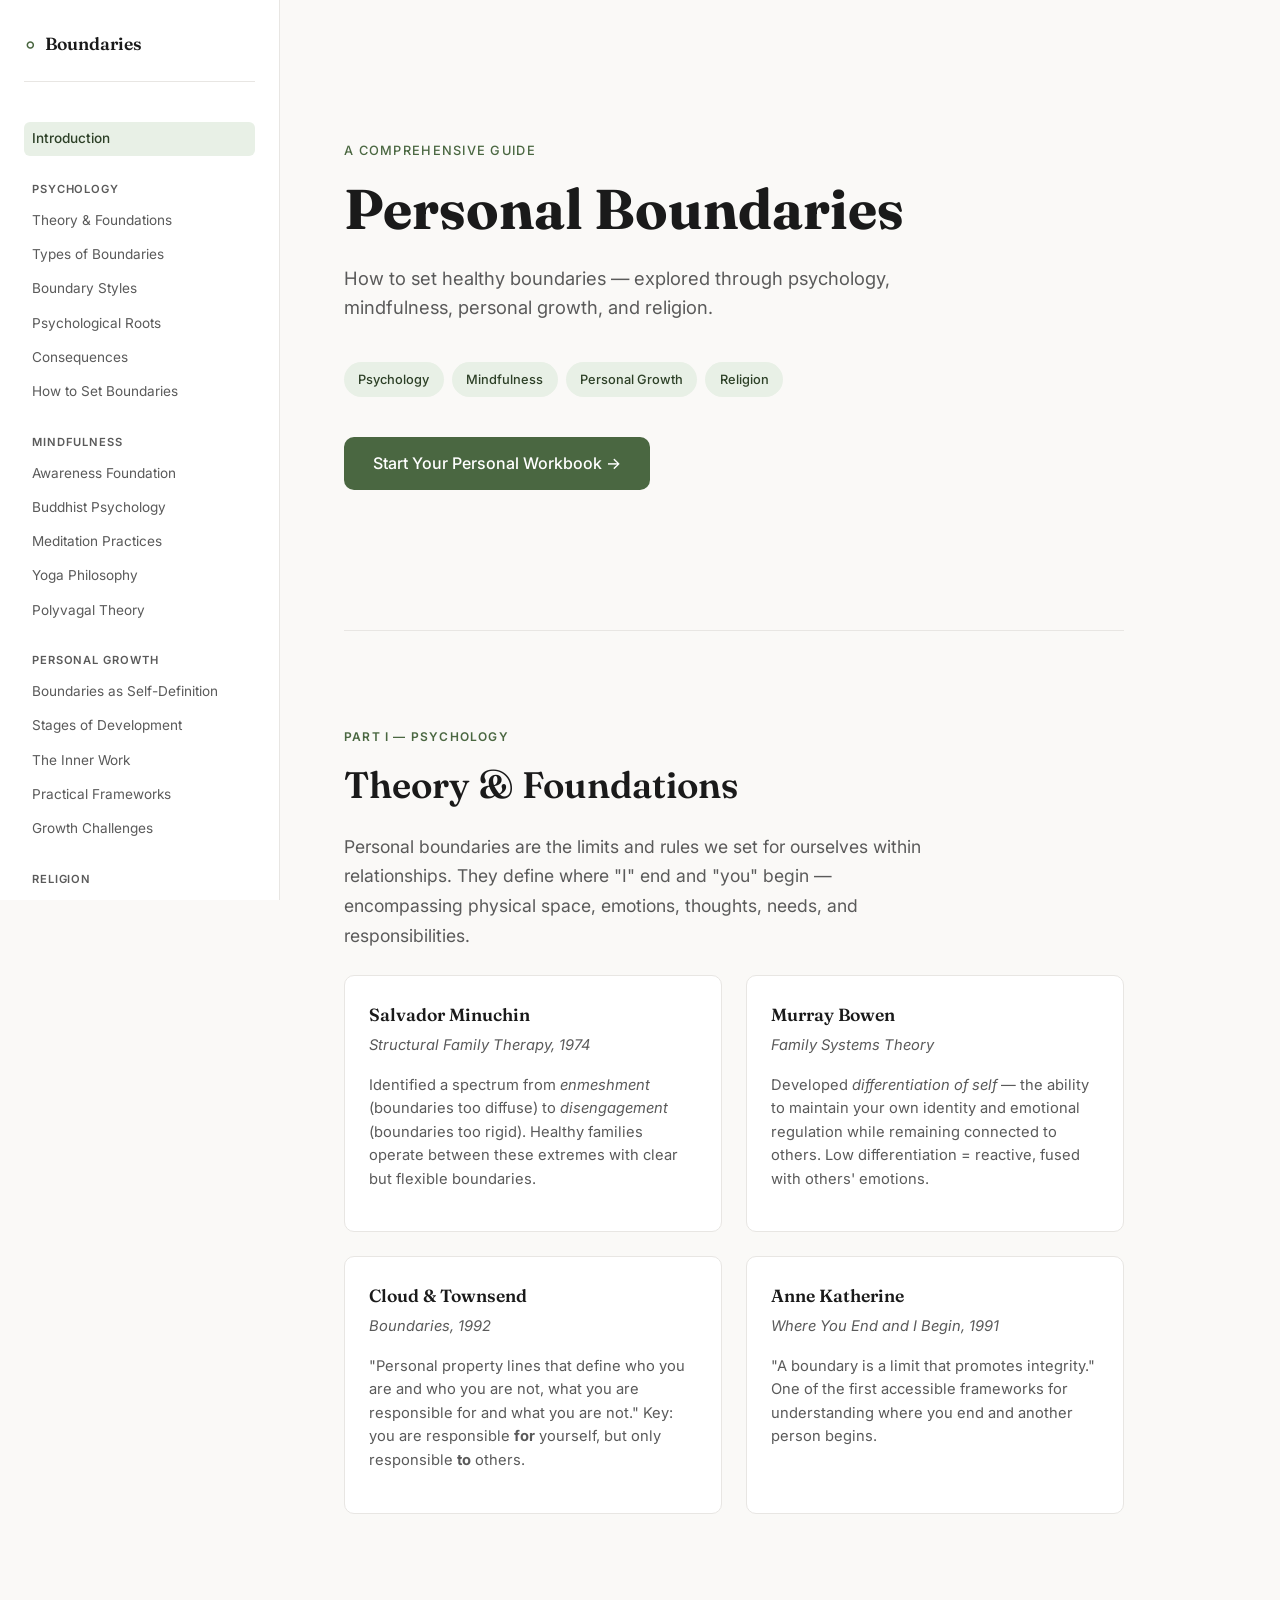
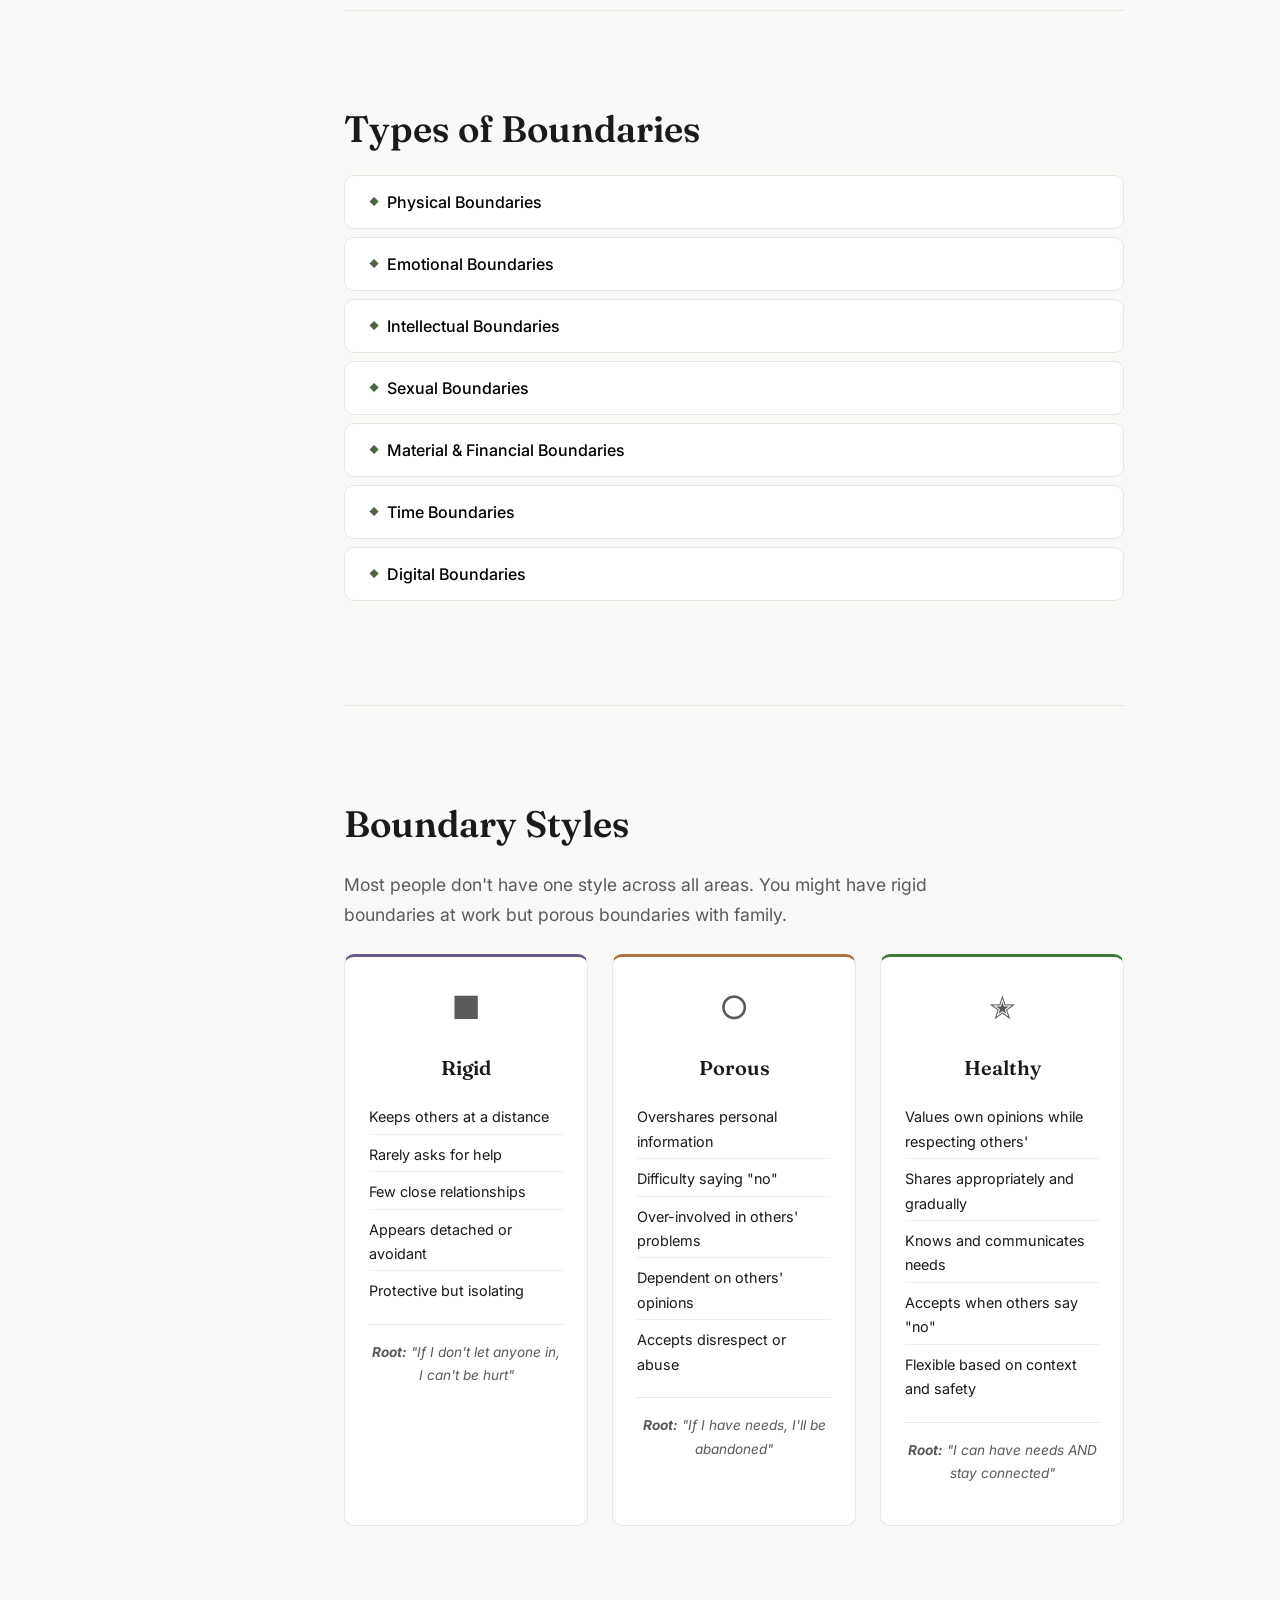
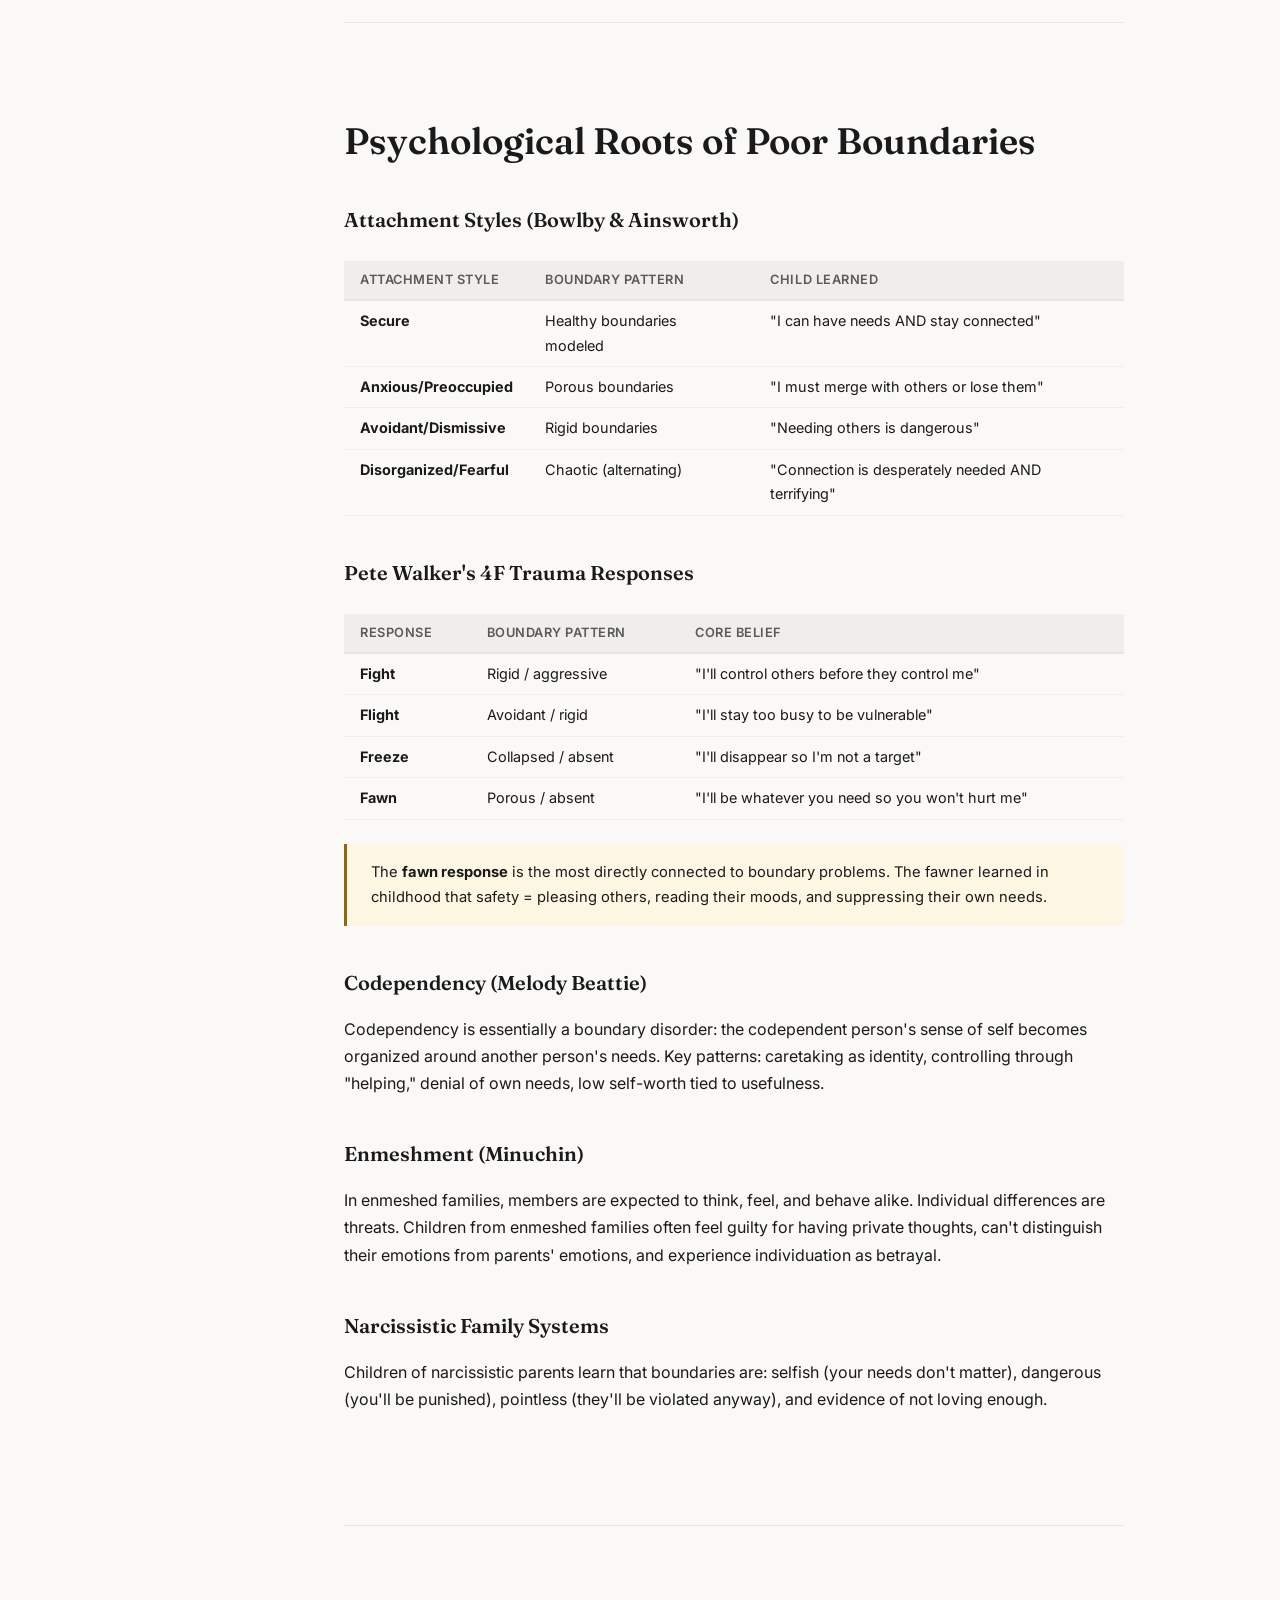
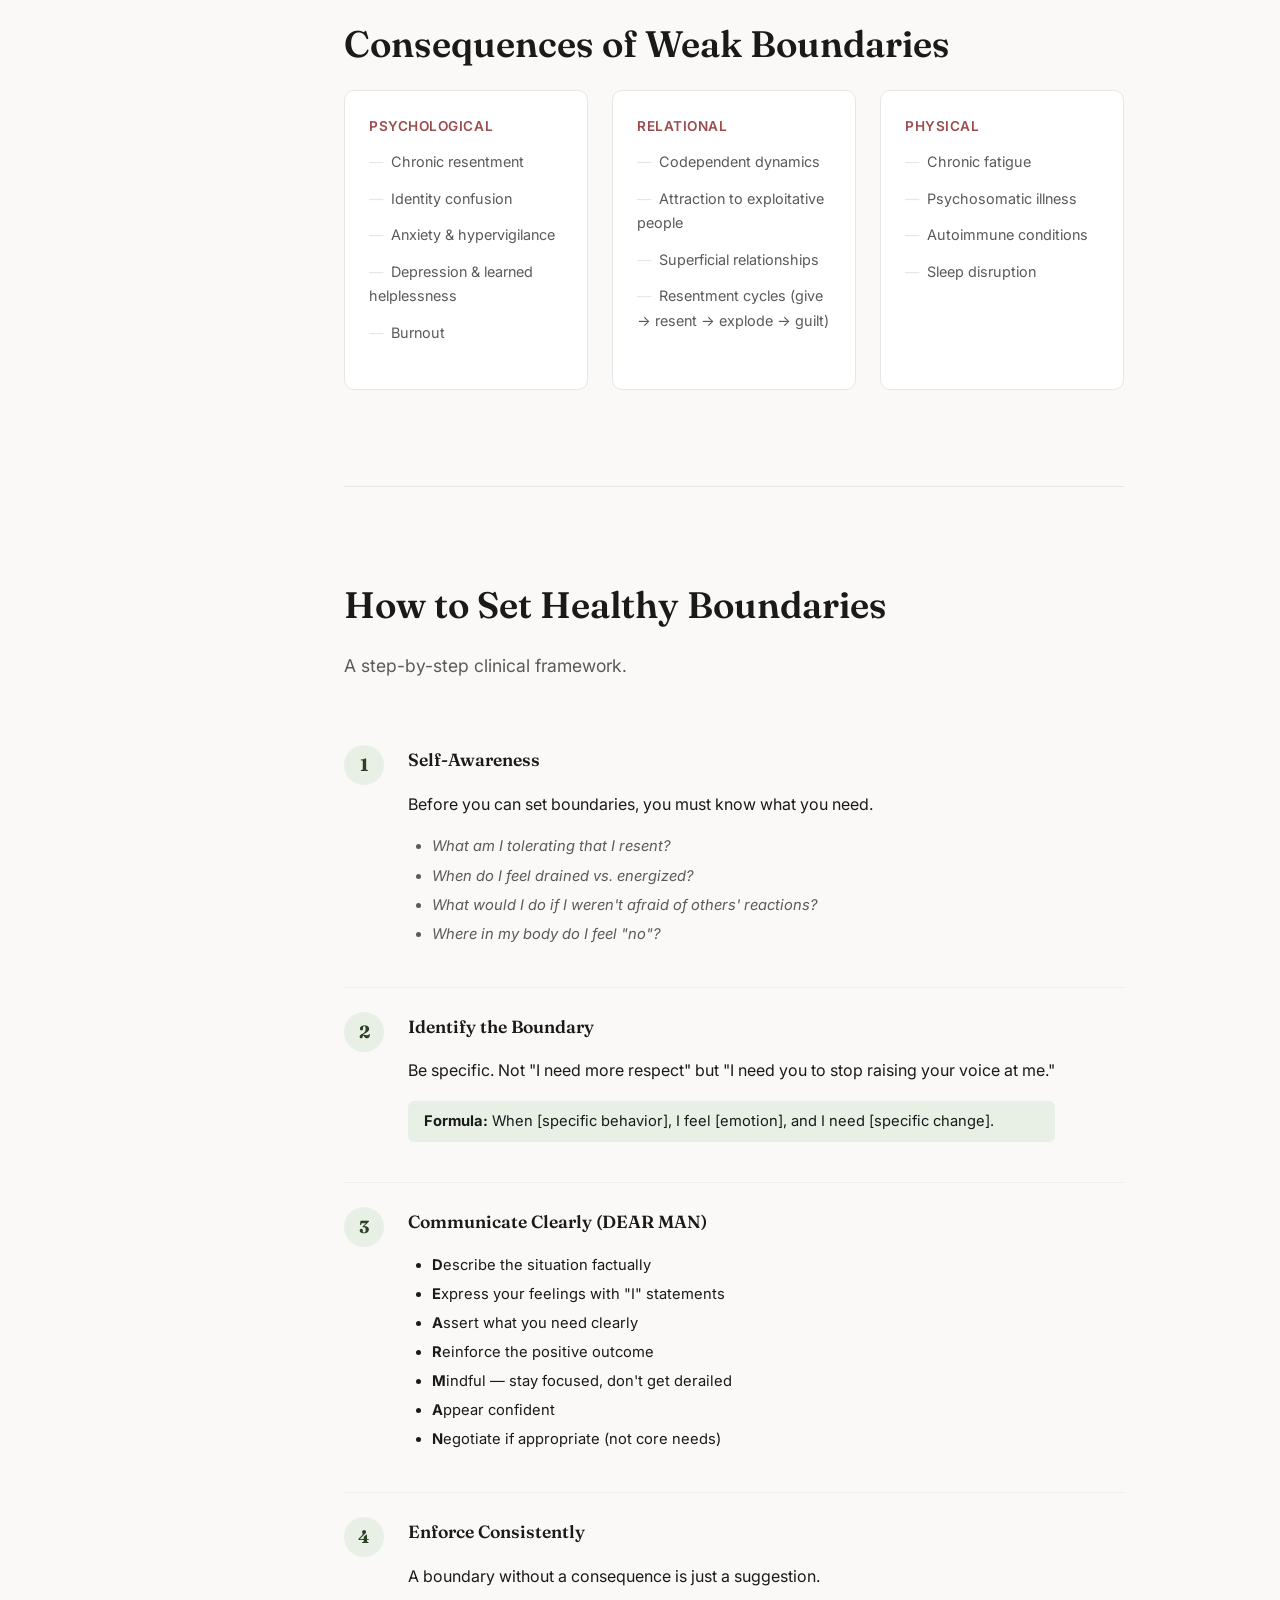
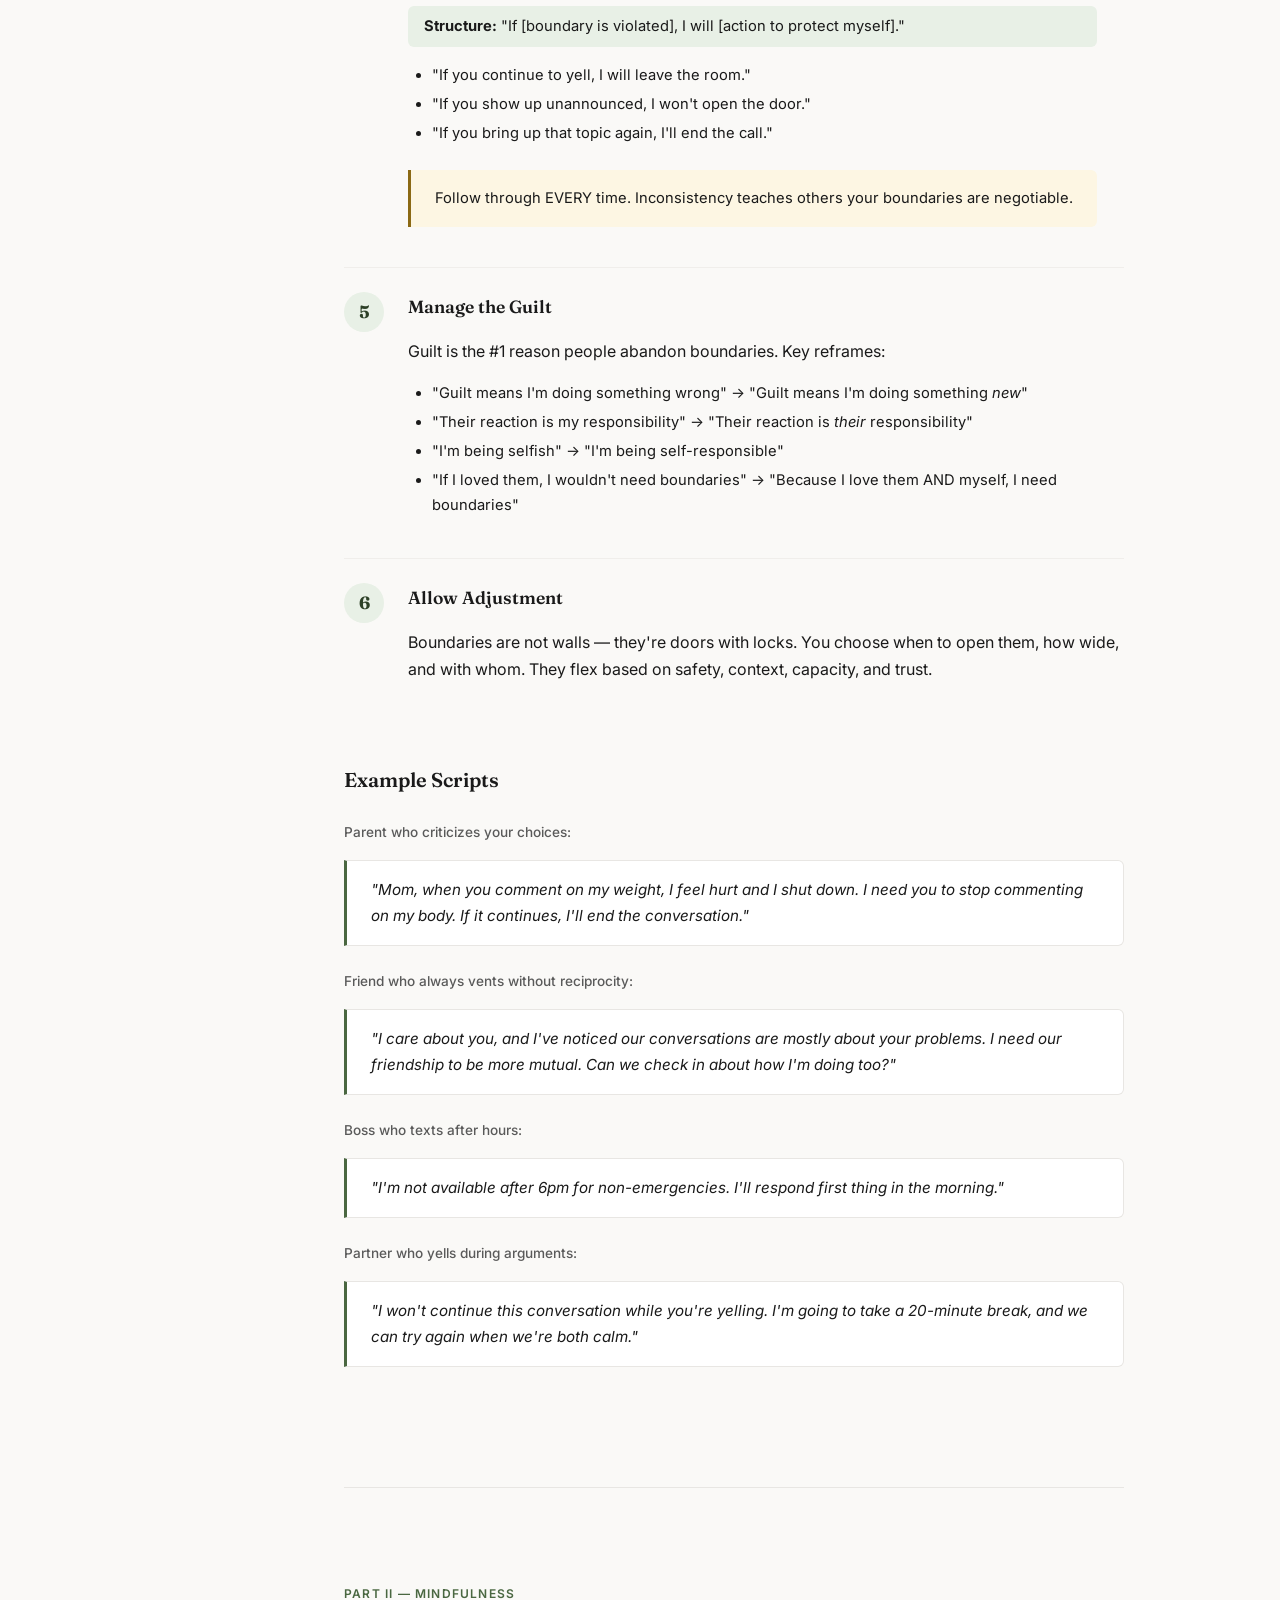
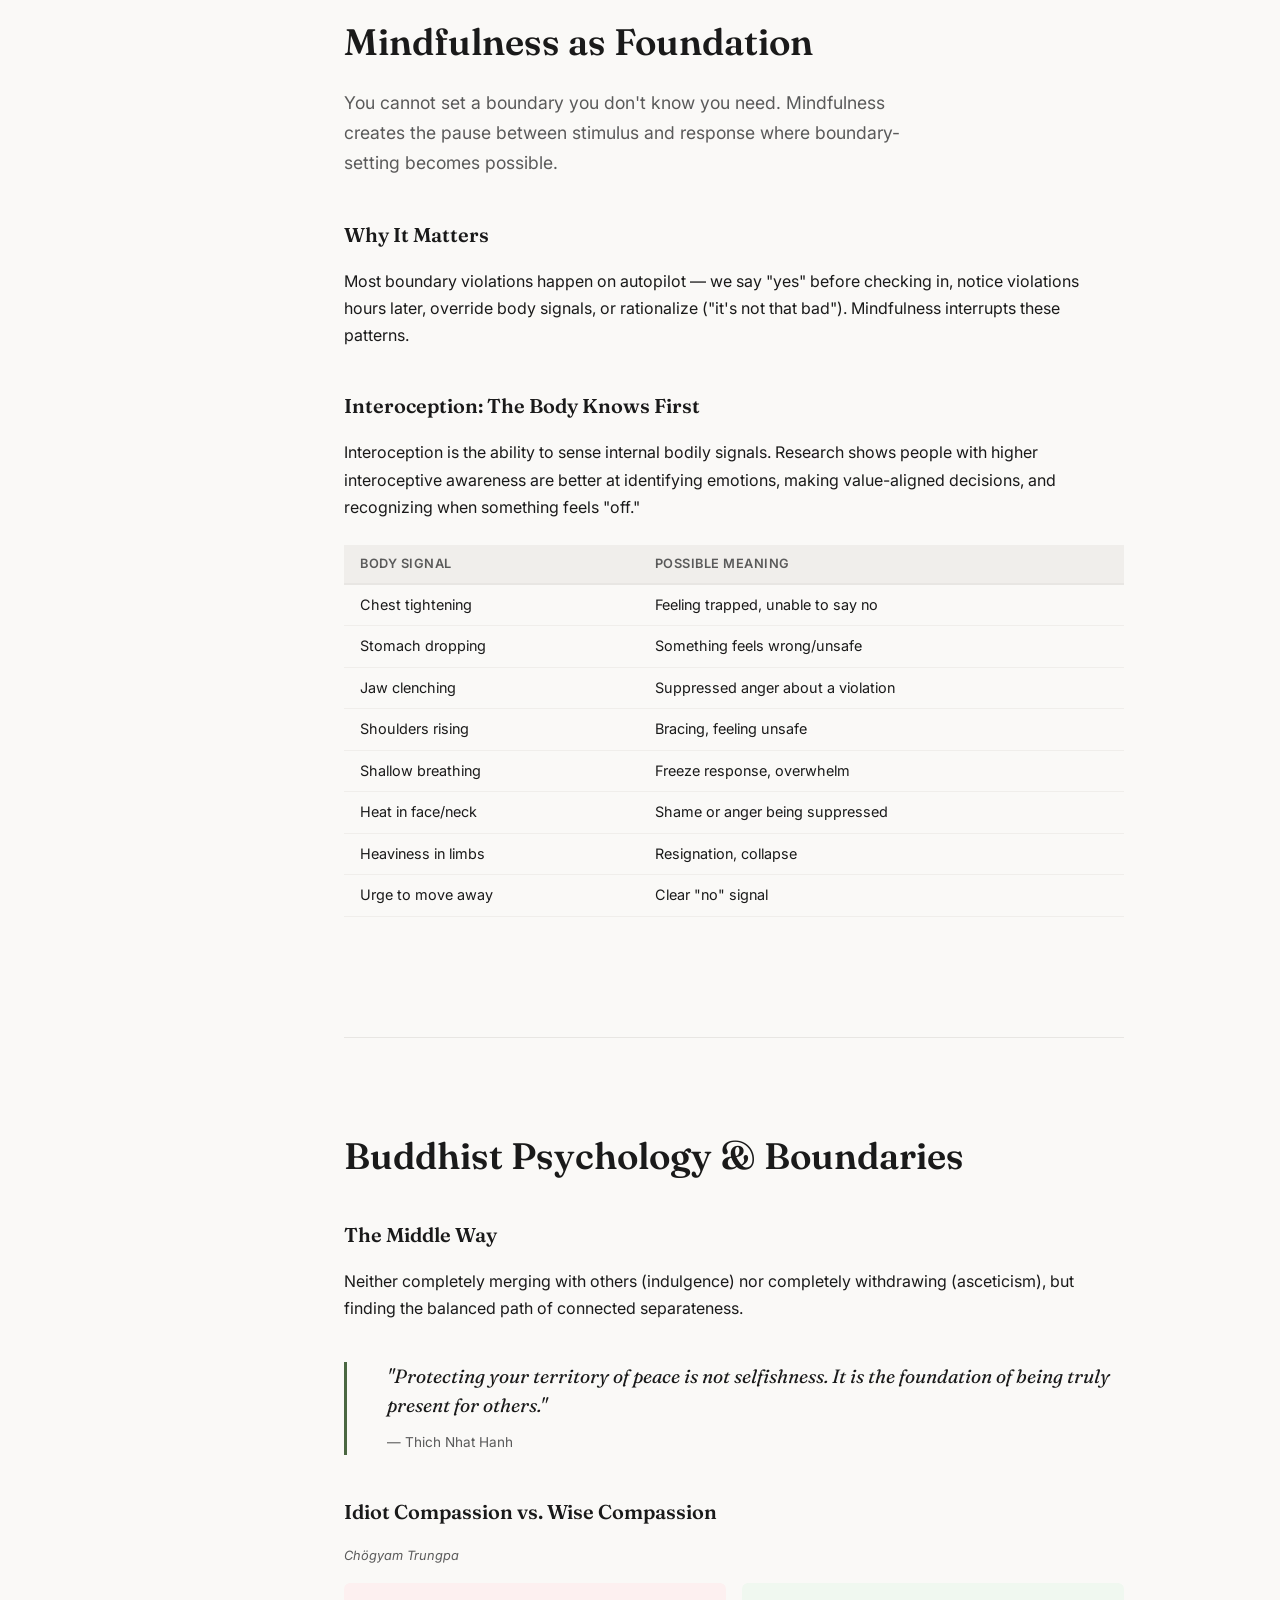
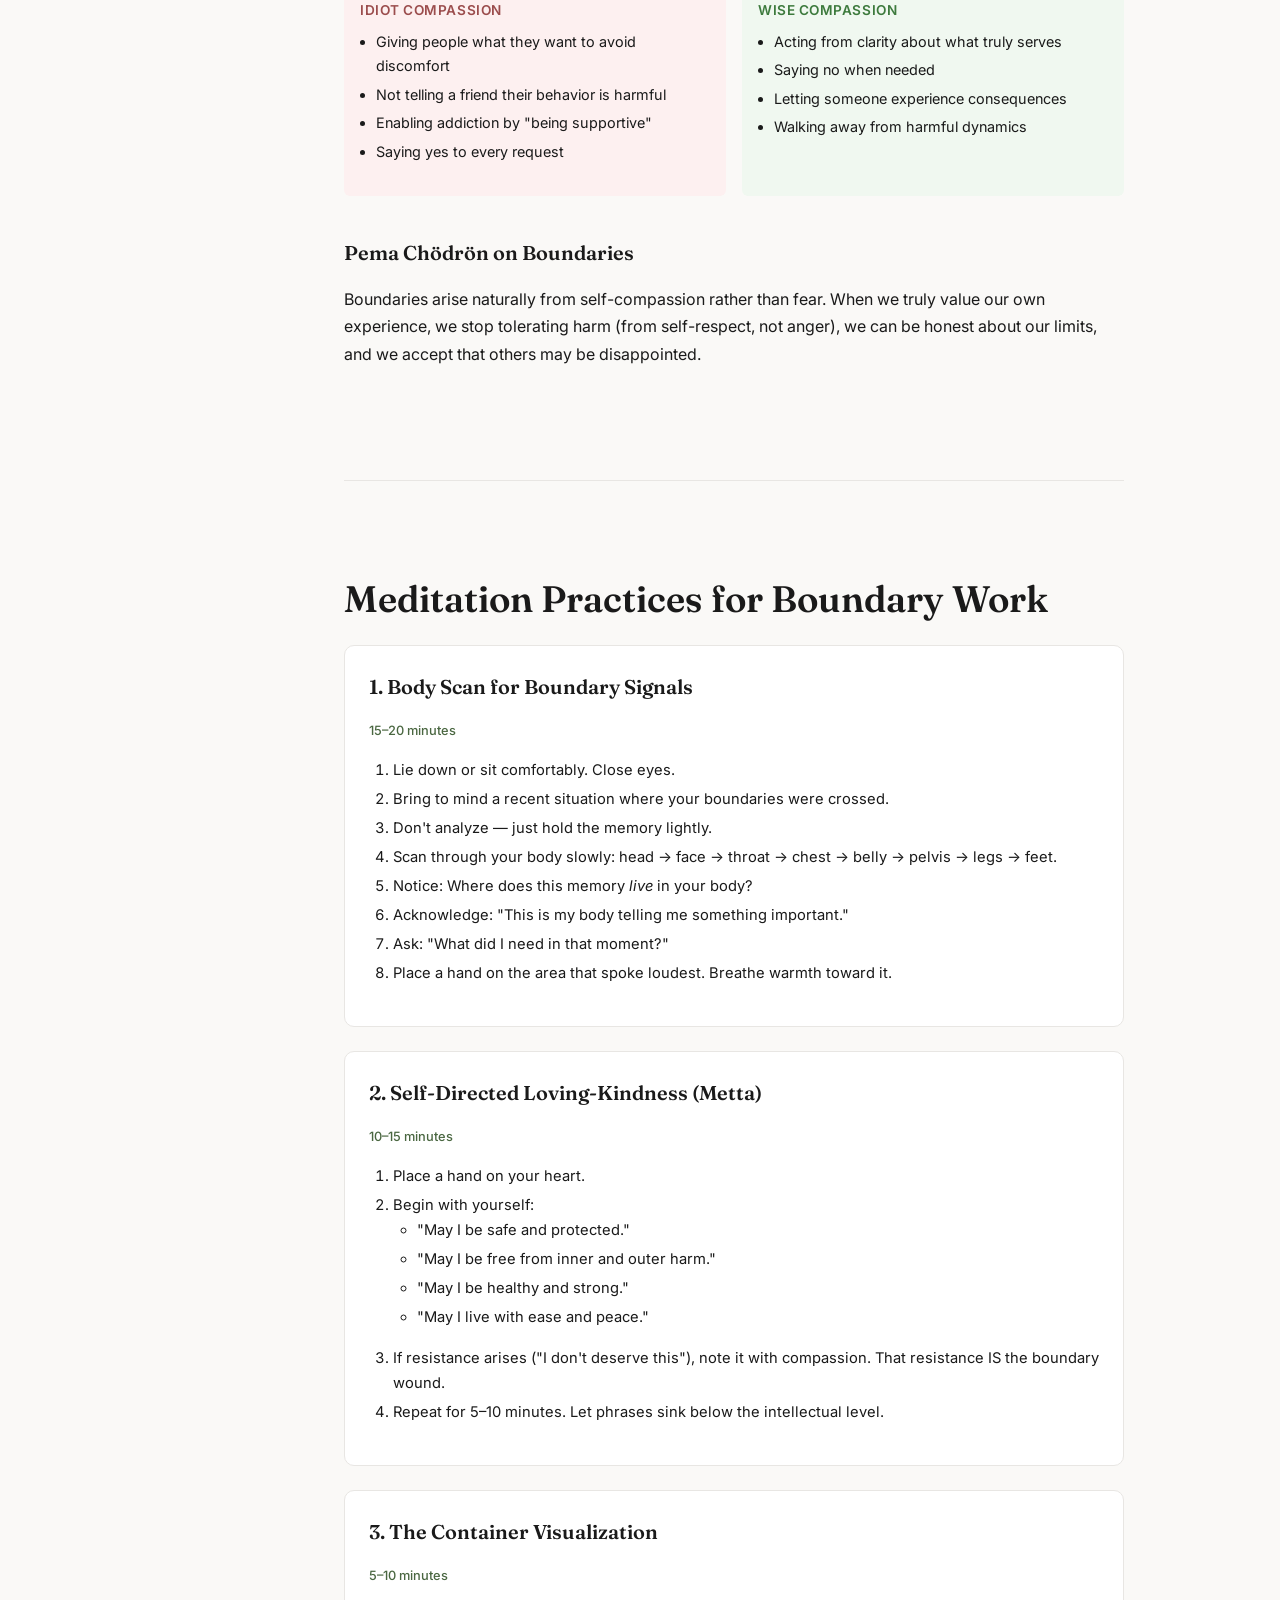
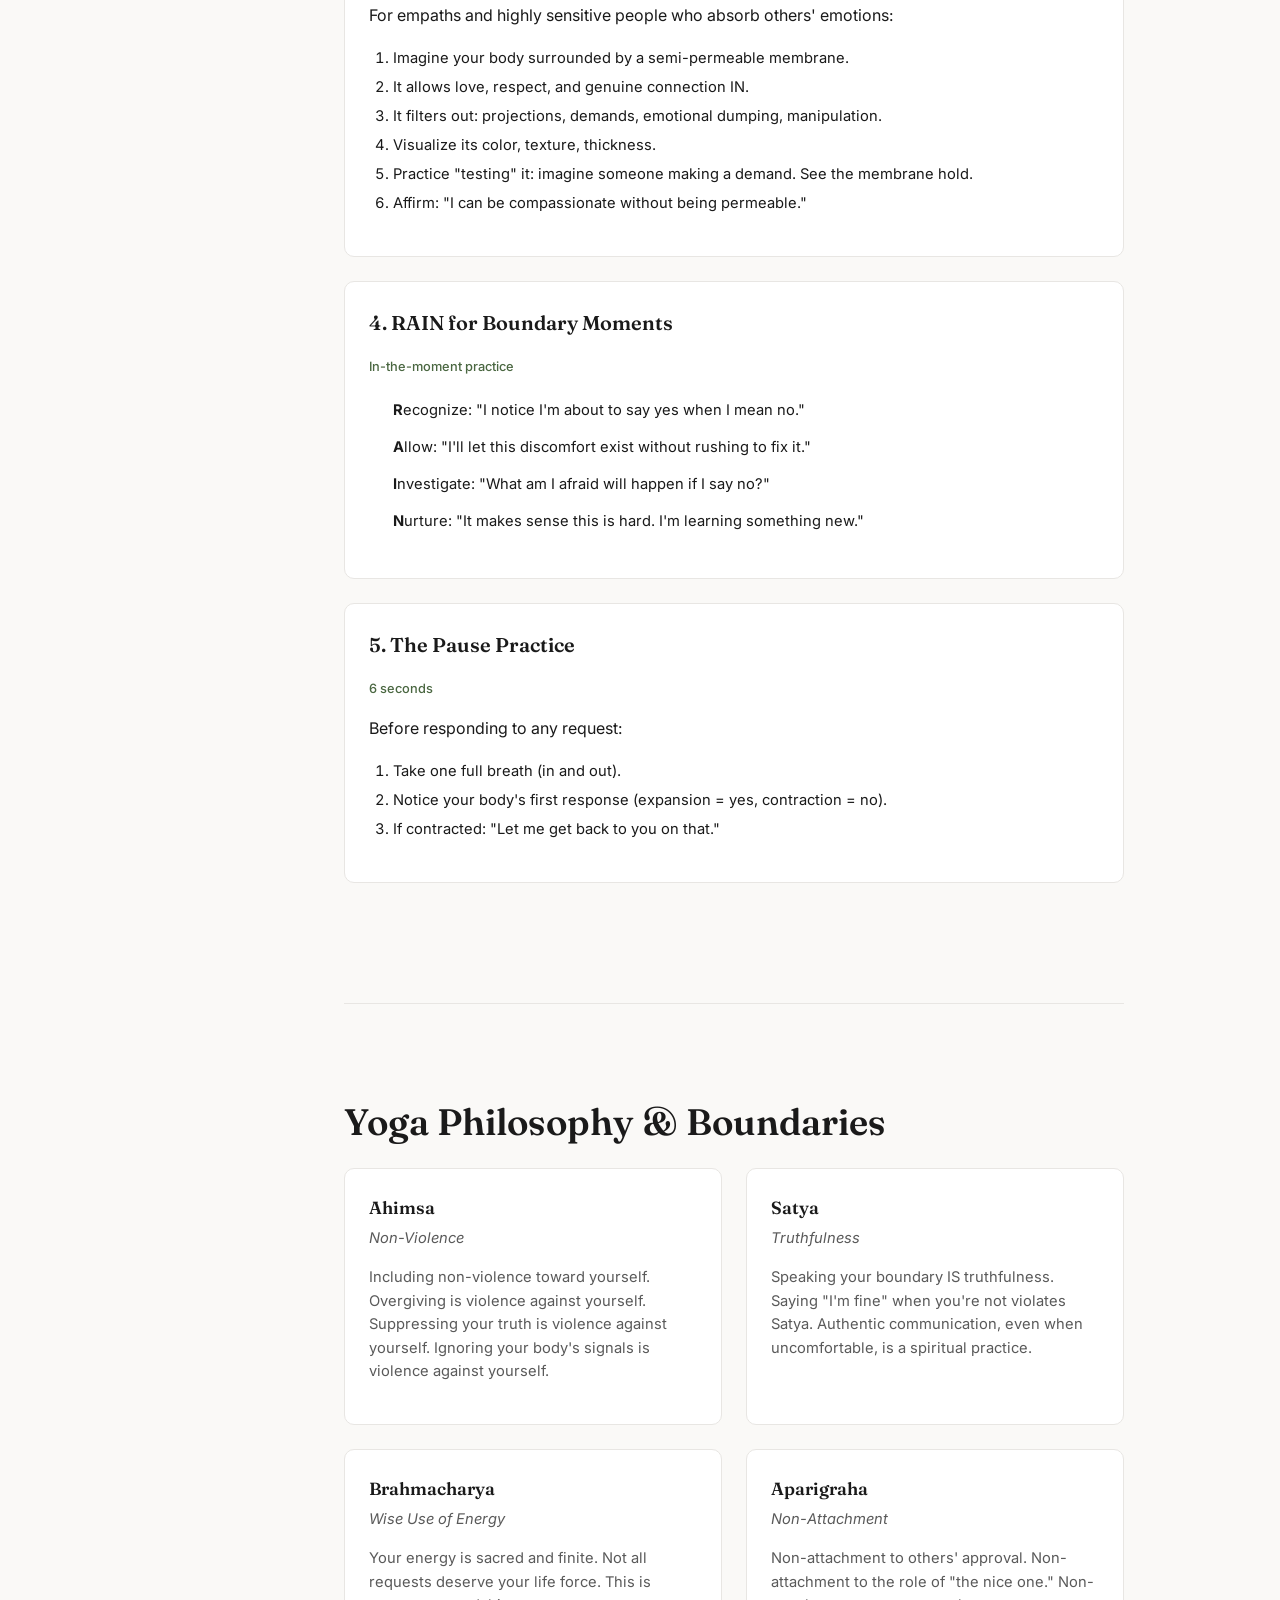
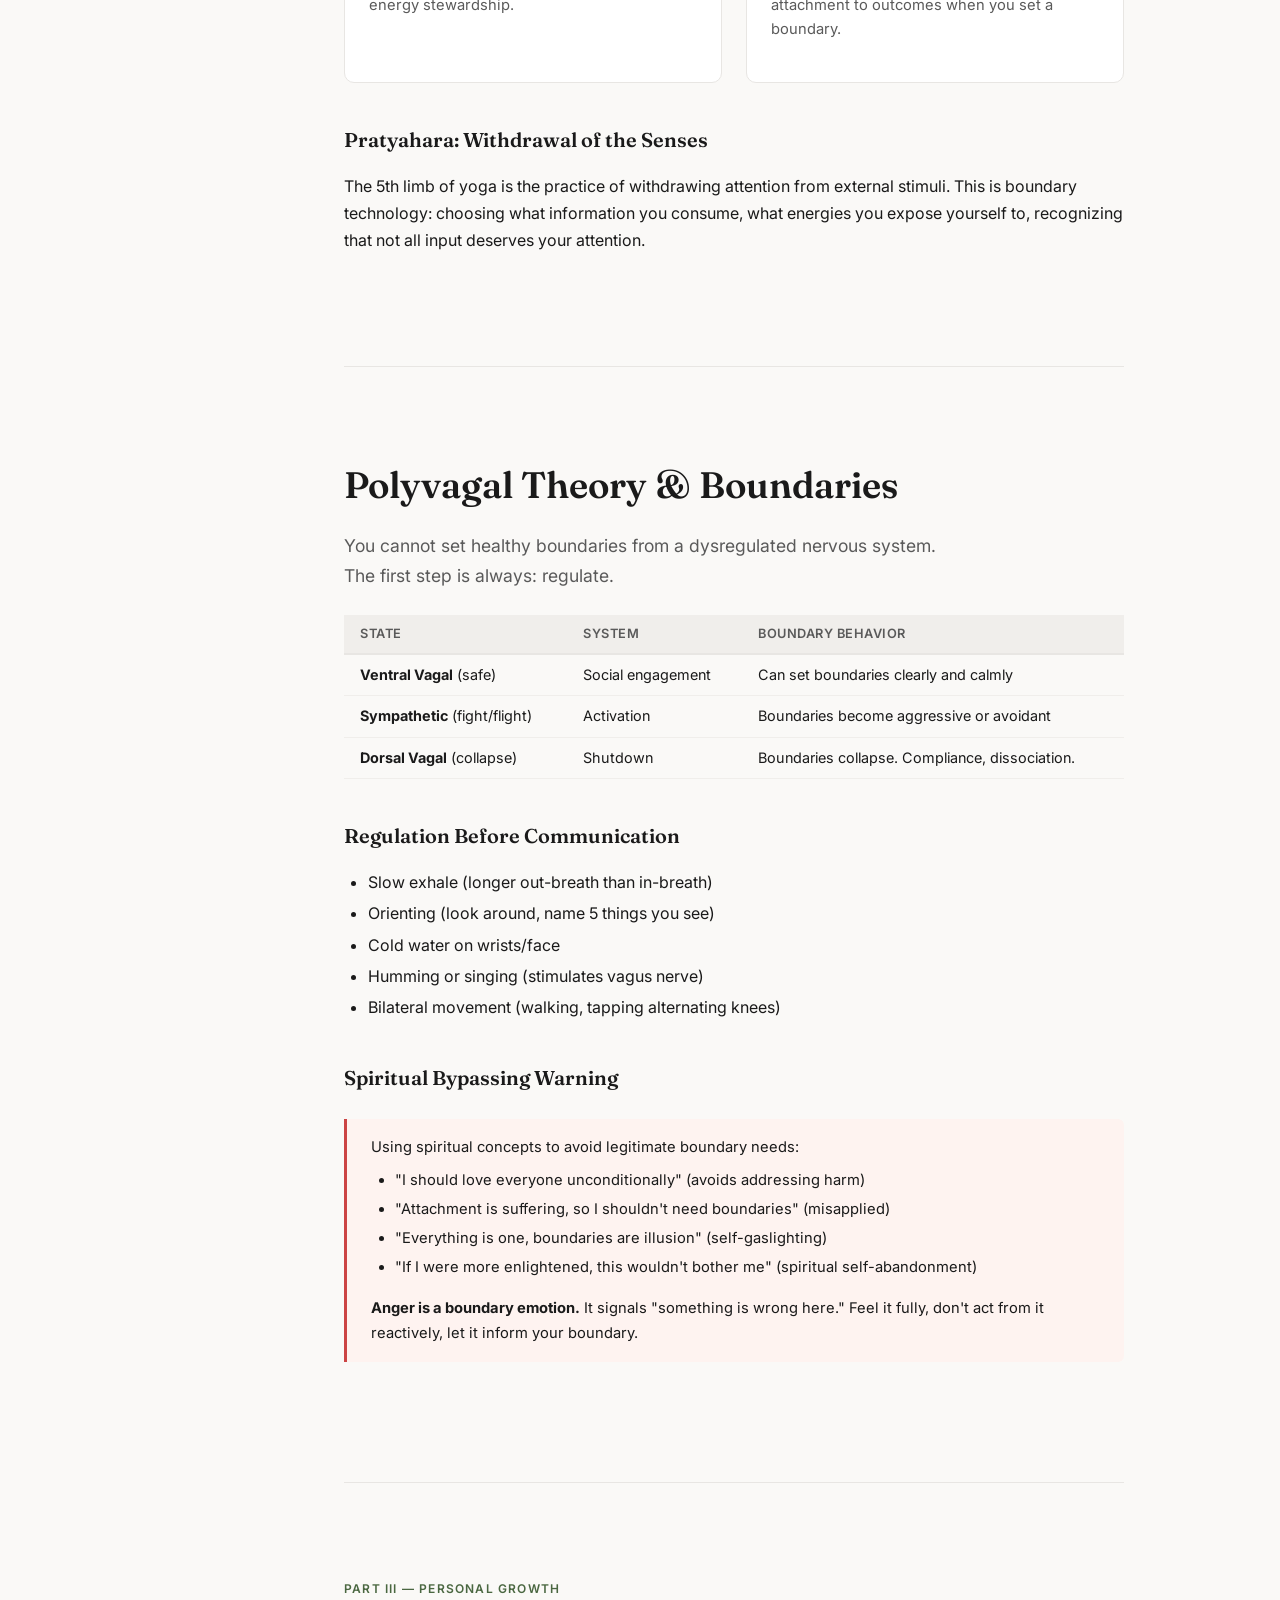
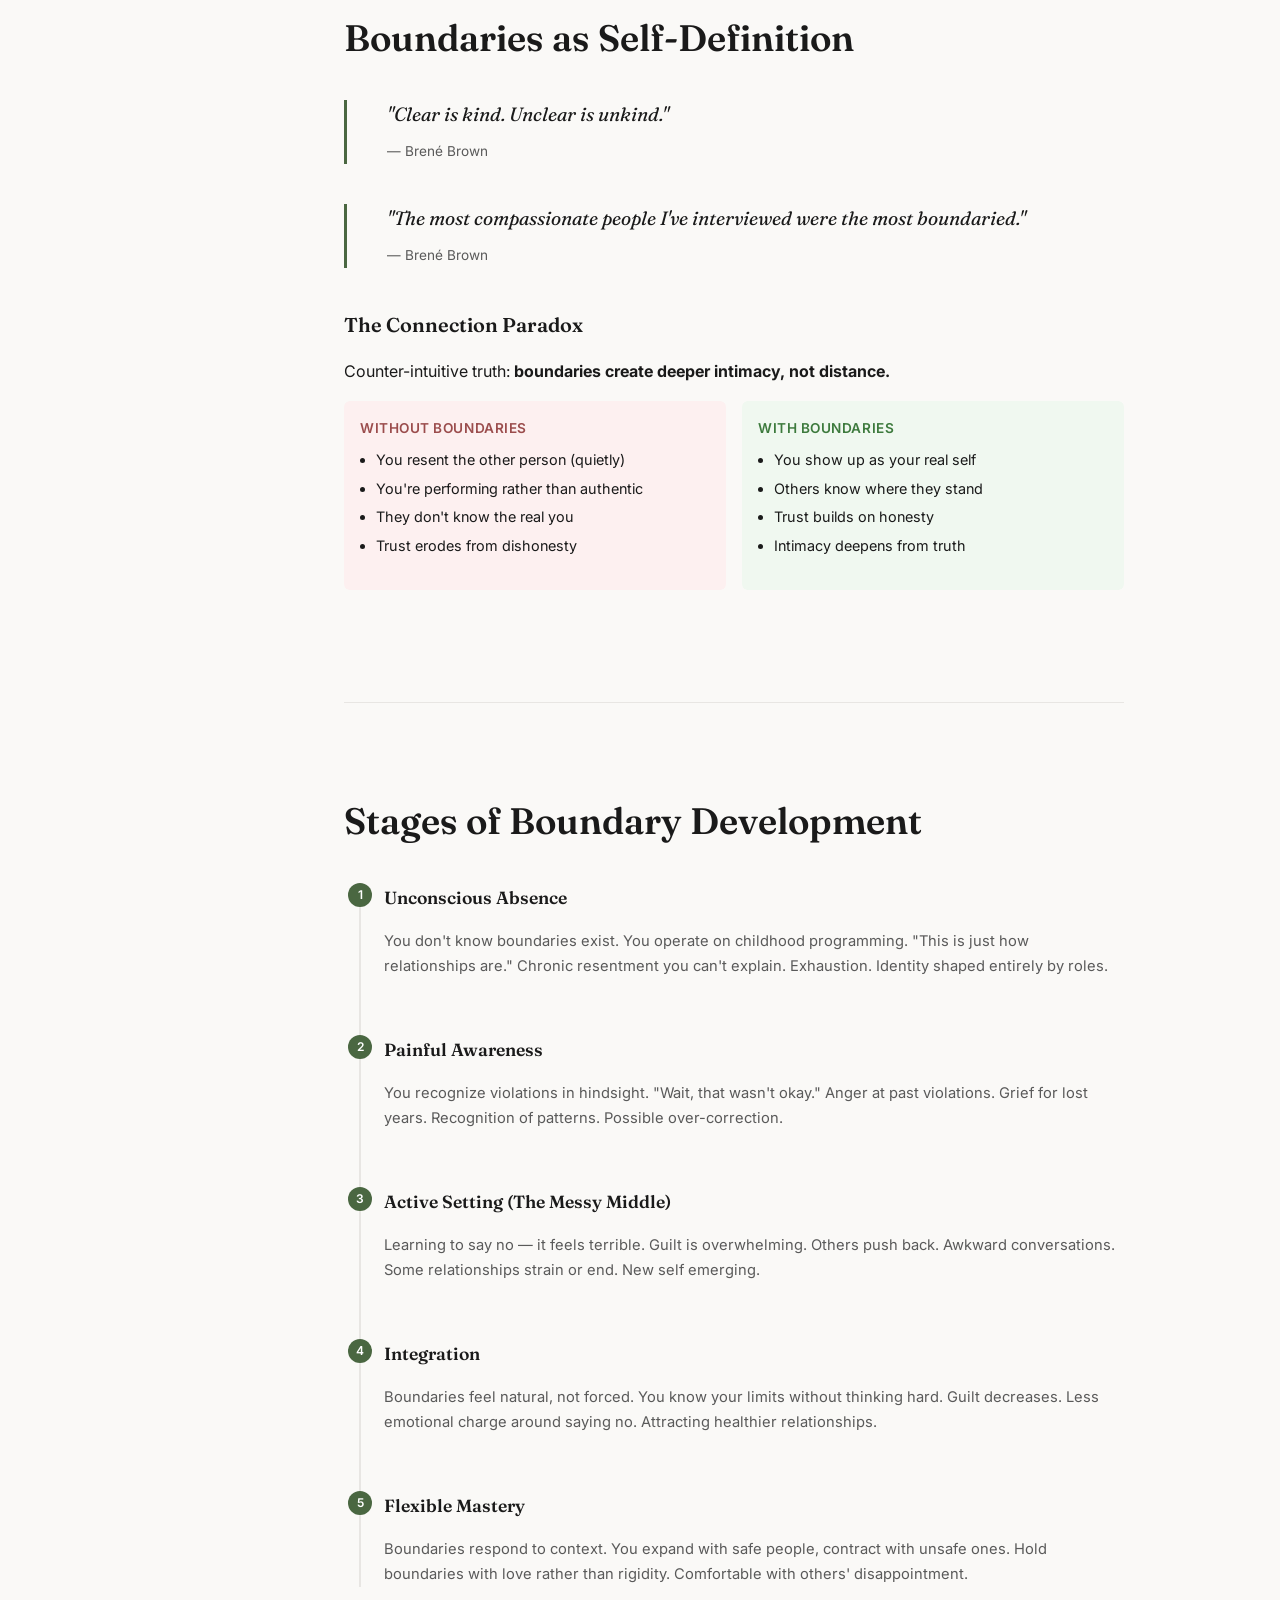
==== commit be278987: "Add files via upload" ====
--- a/index.html
+++ b/index.html
@@ -10,7 +10,7 @@
     <link rel="stylesheet" href="styles.css">
 </head>
 <body>
-    <a href="../website-ru/index.html" class="lang-toggle" aria-label="Switch to Russian">RU</a>
+
     <nav class="sidebar" id="sidebar">
         <div class="sidebar-header">
             <span class="sidebar-logo">&#9702;</span>
